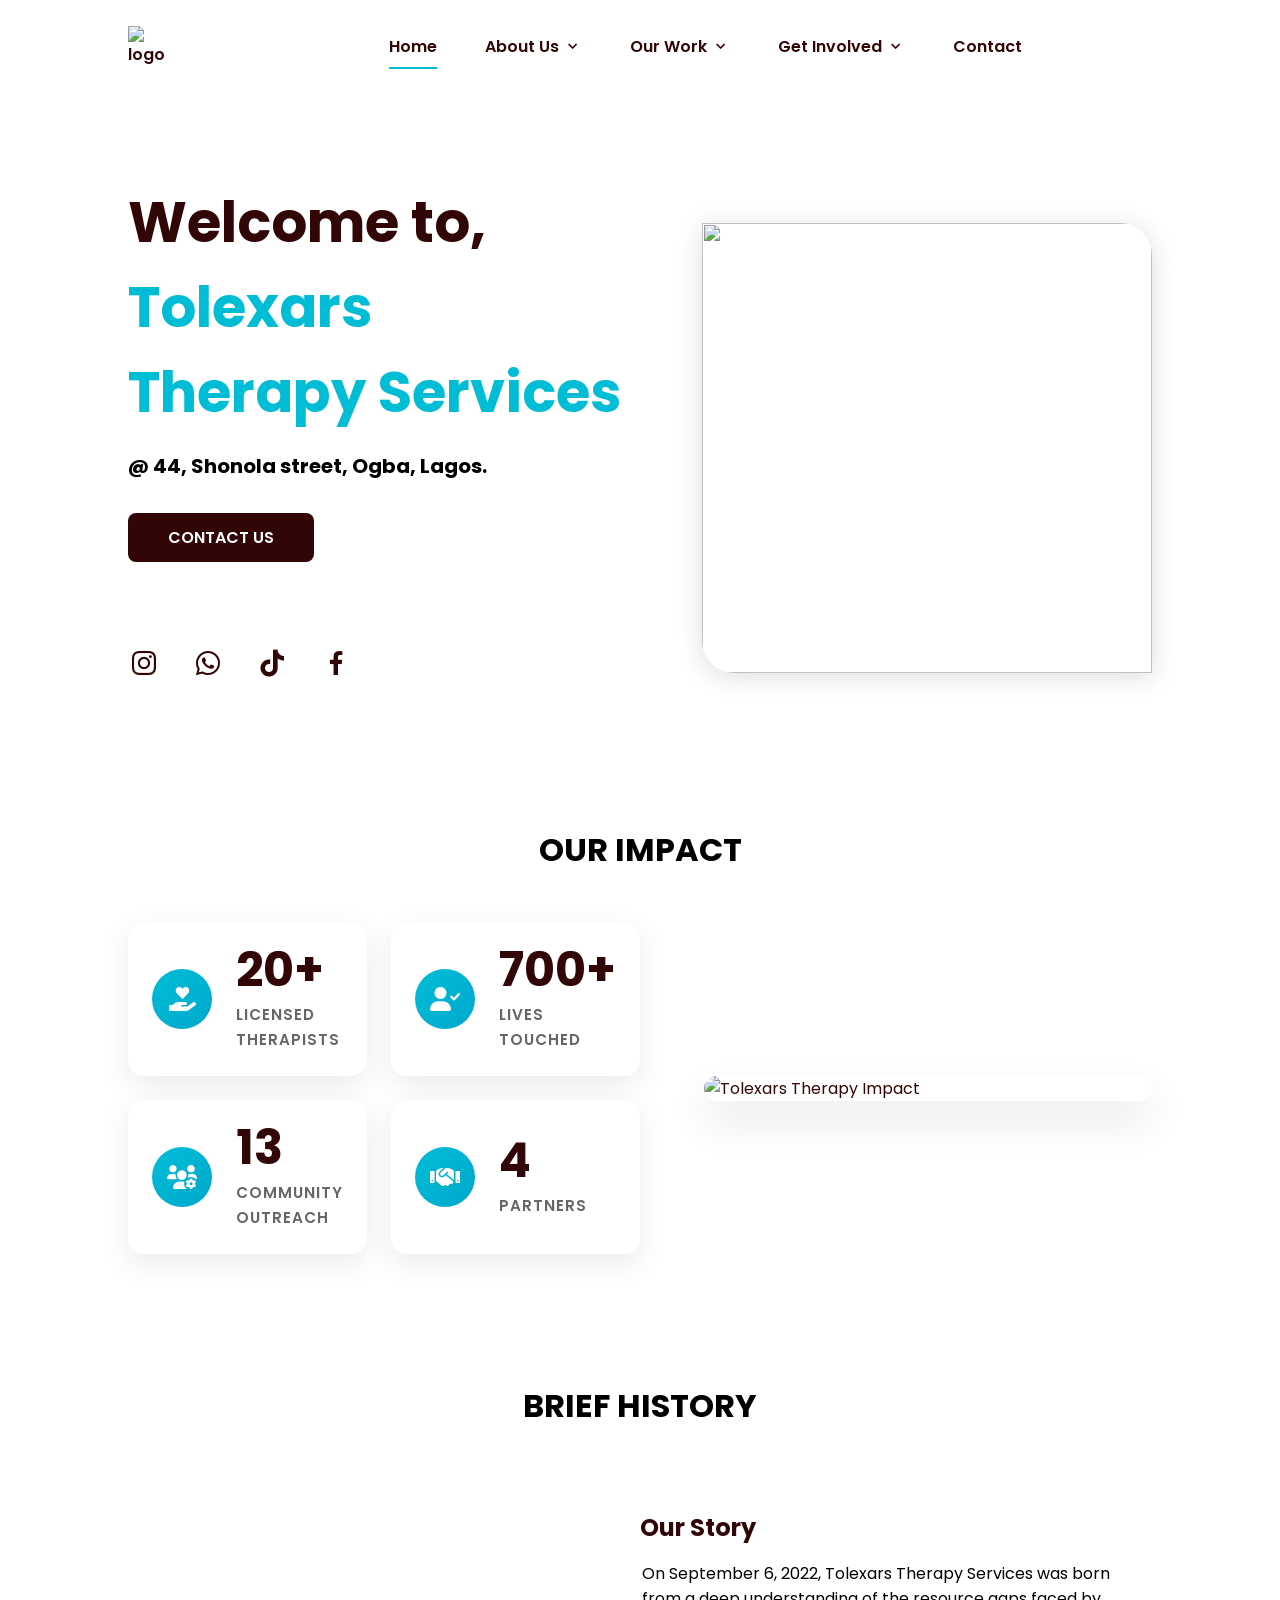
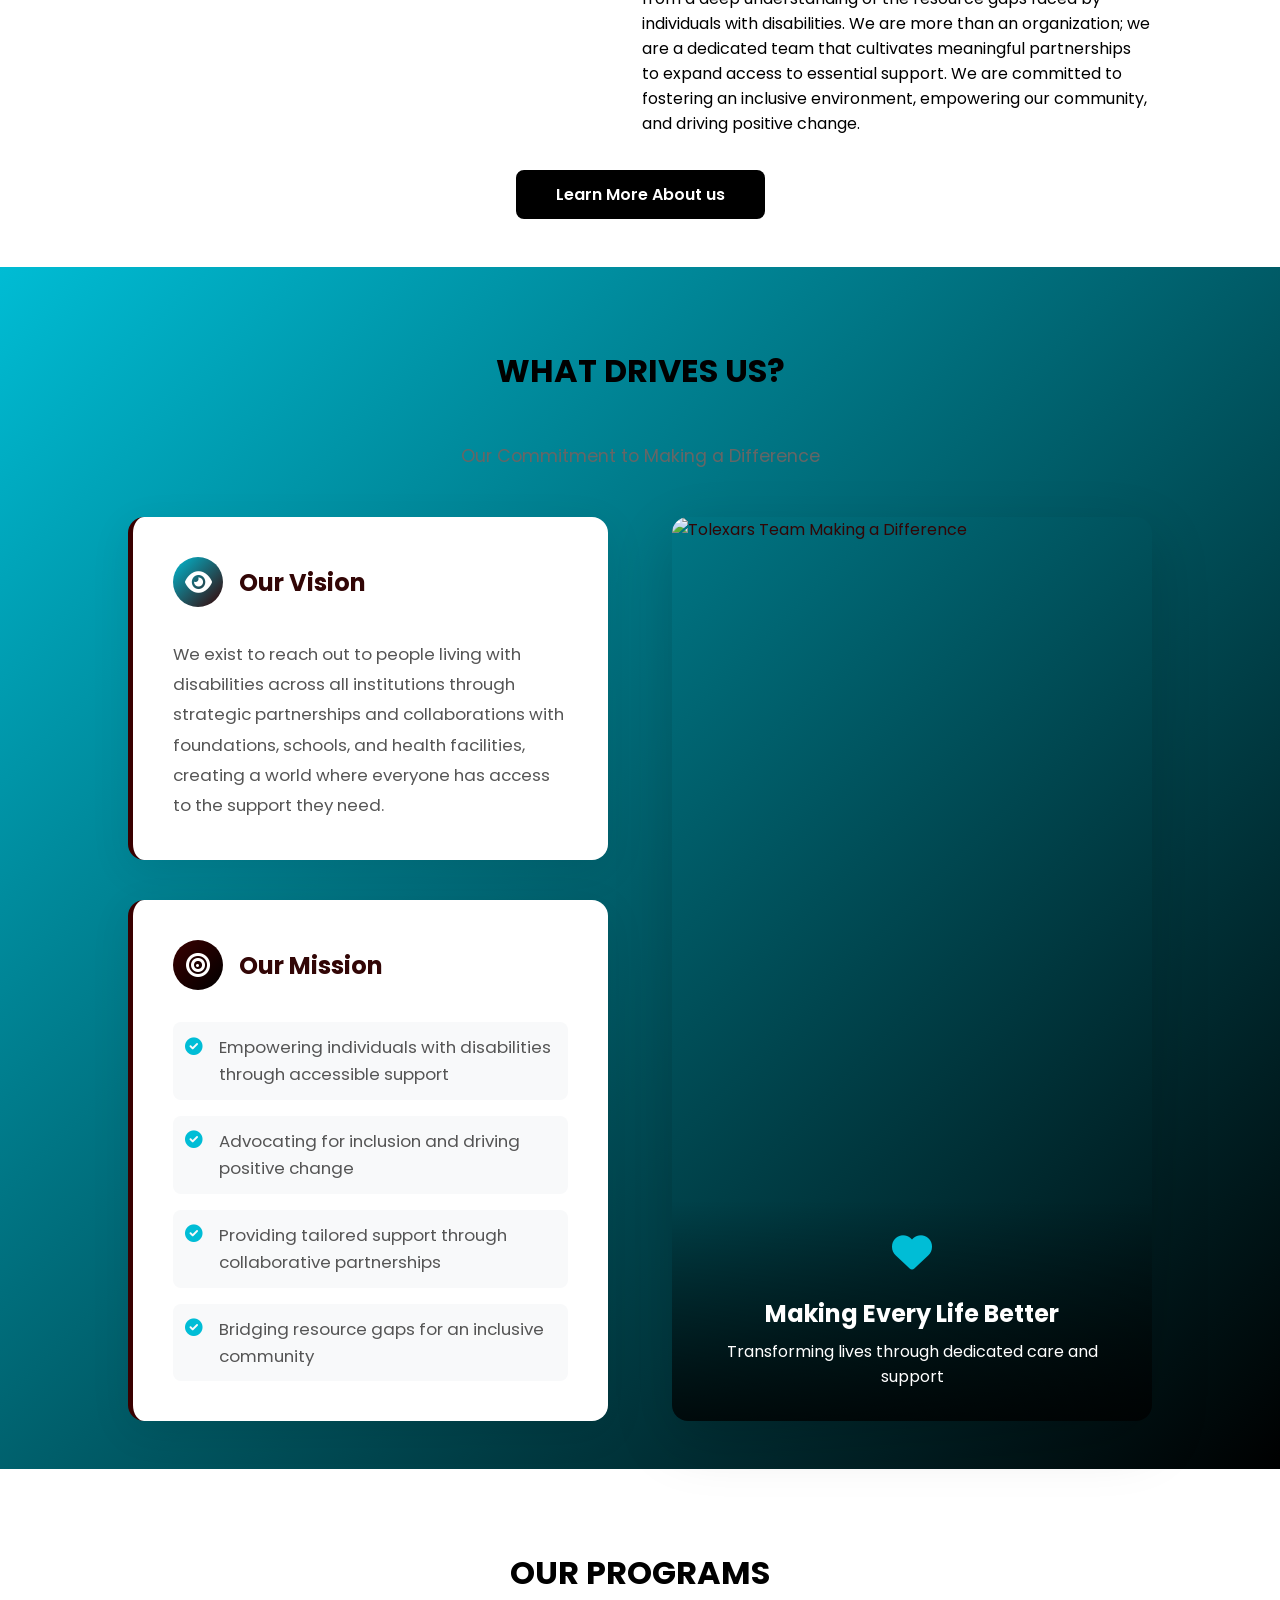
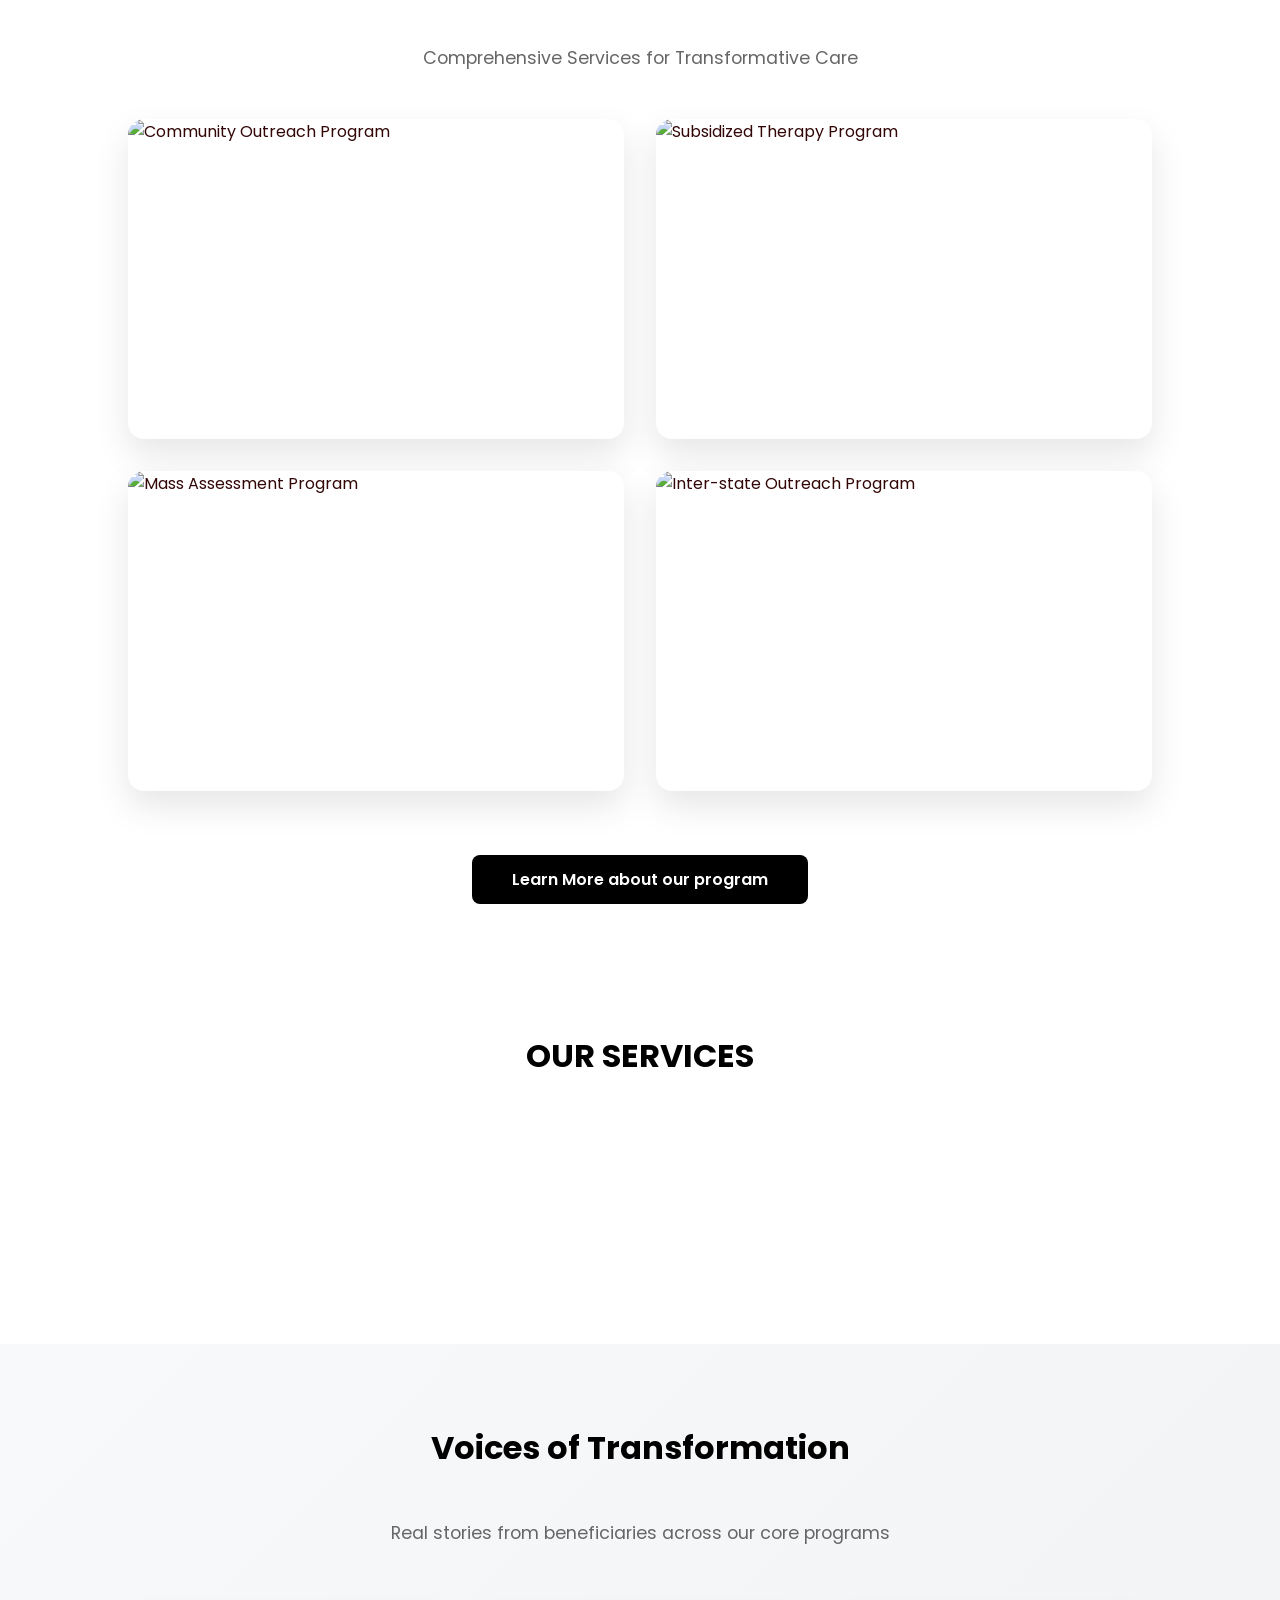
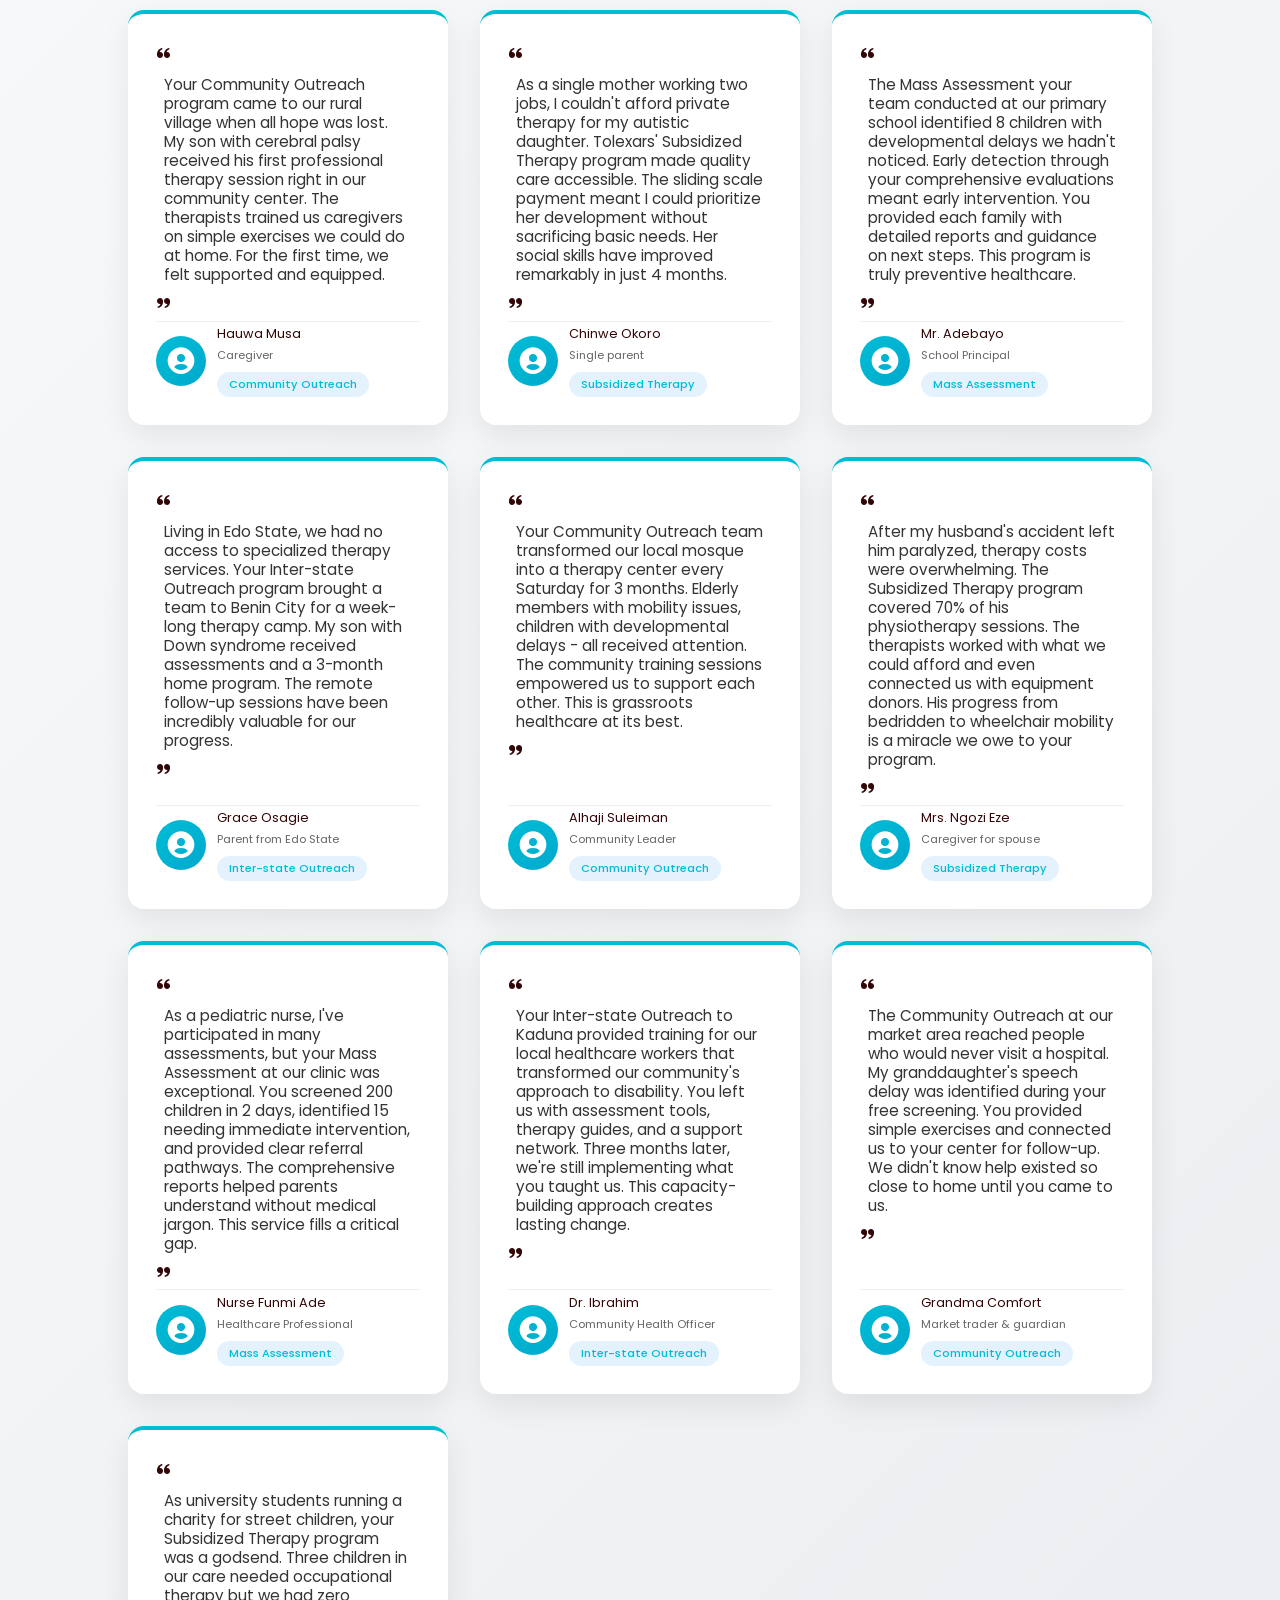
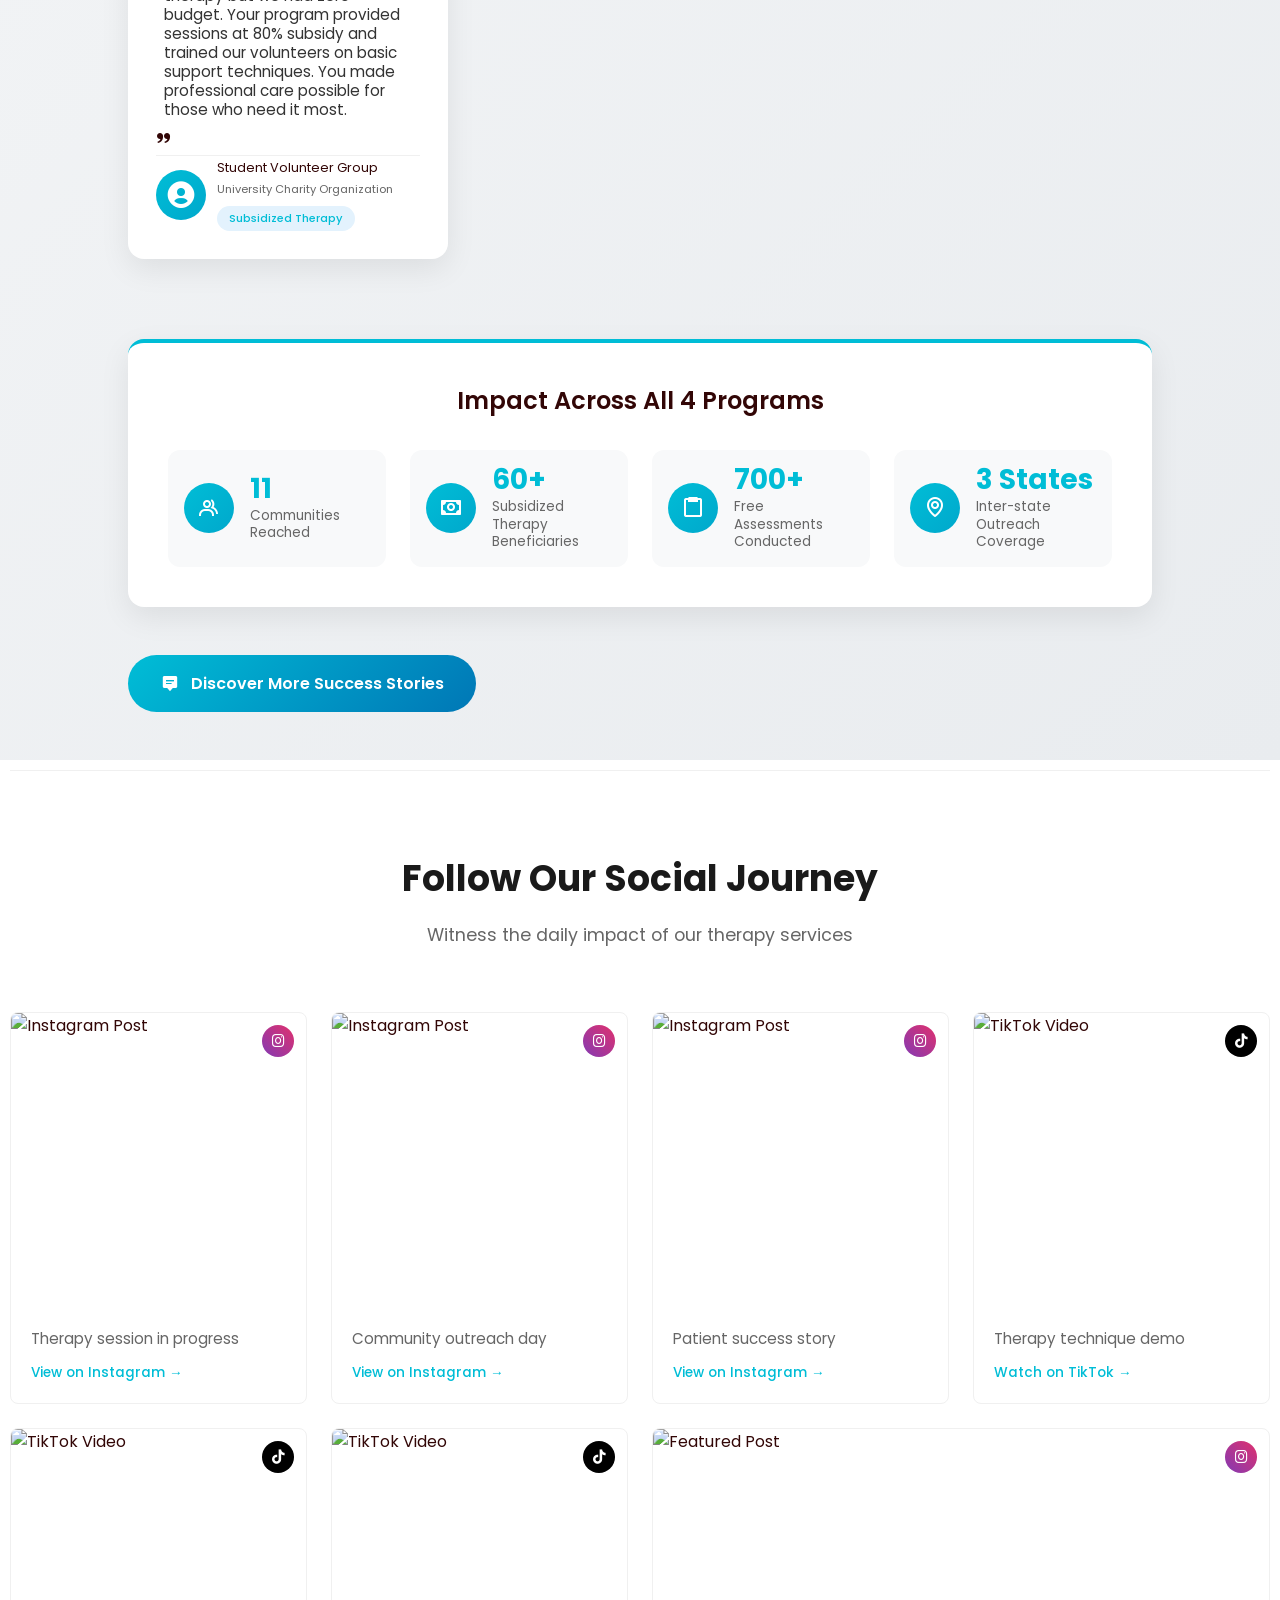
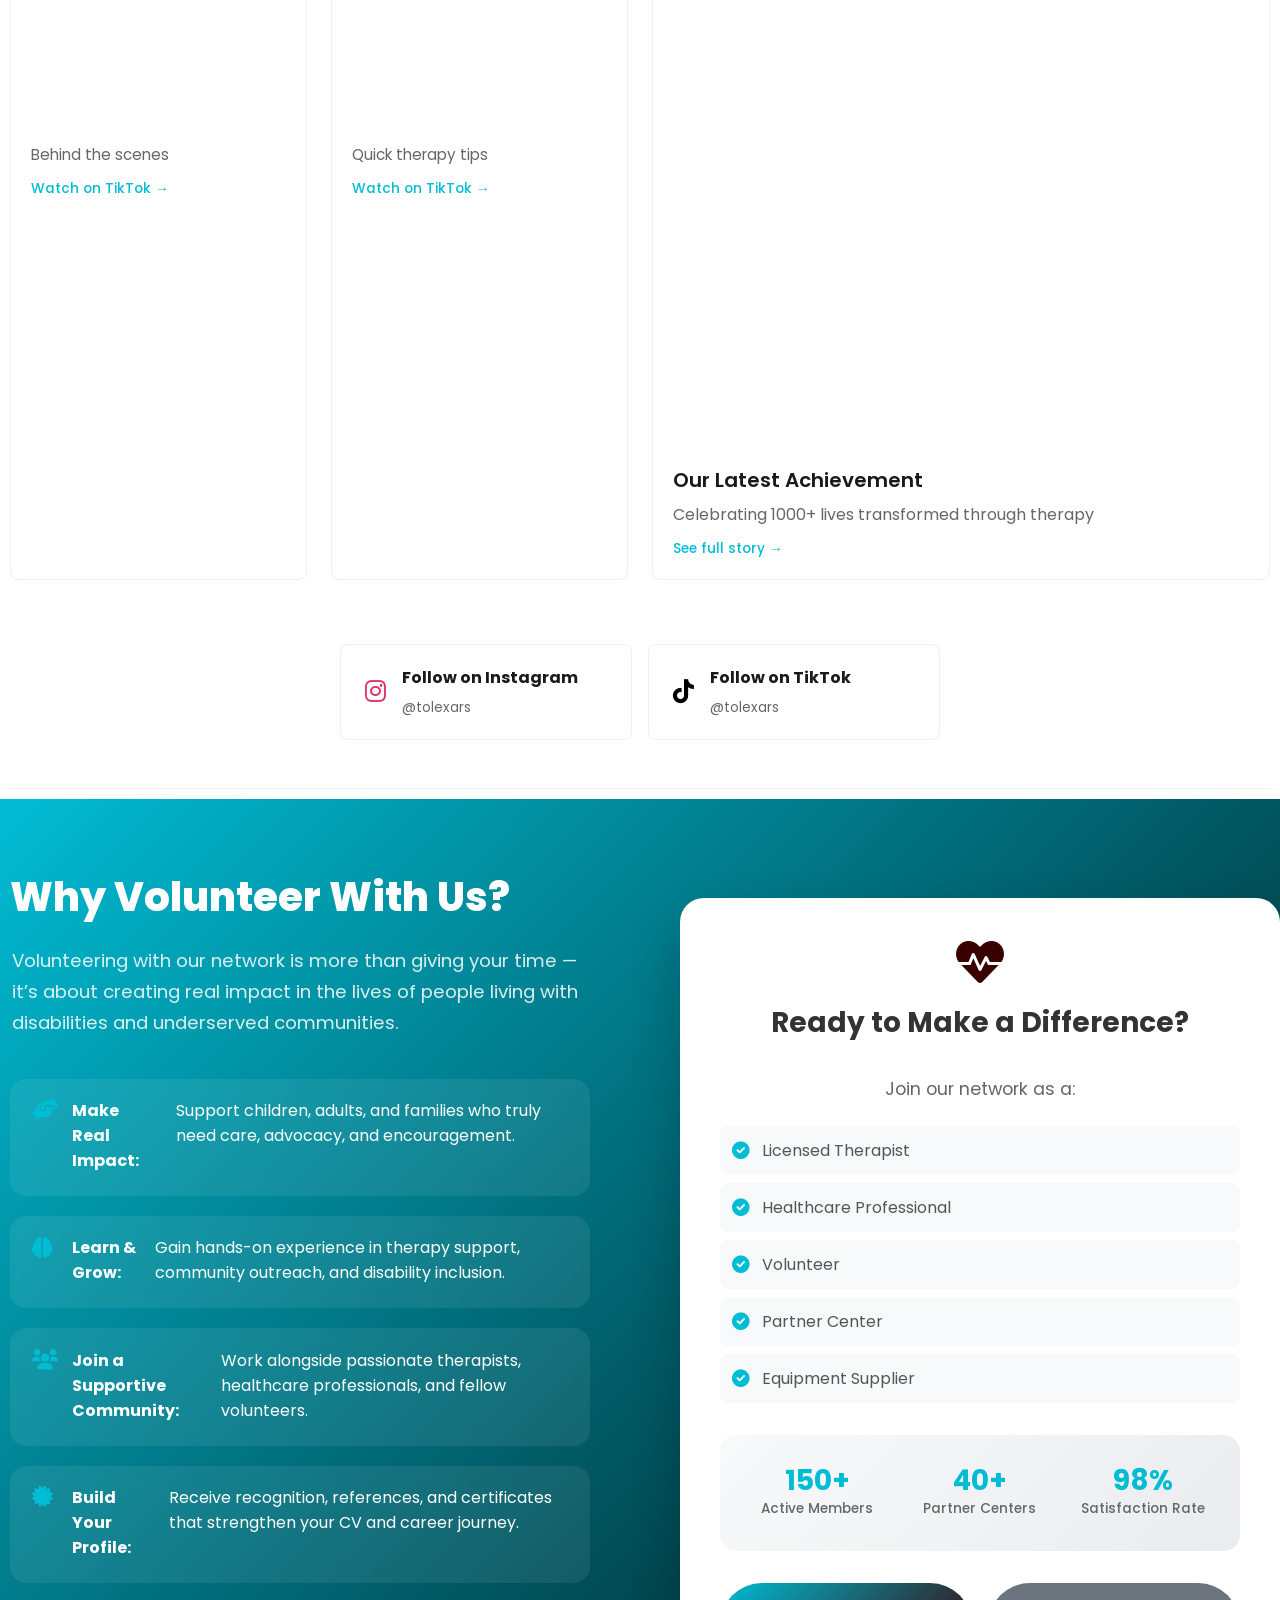
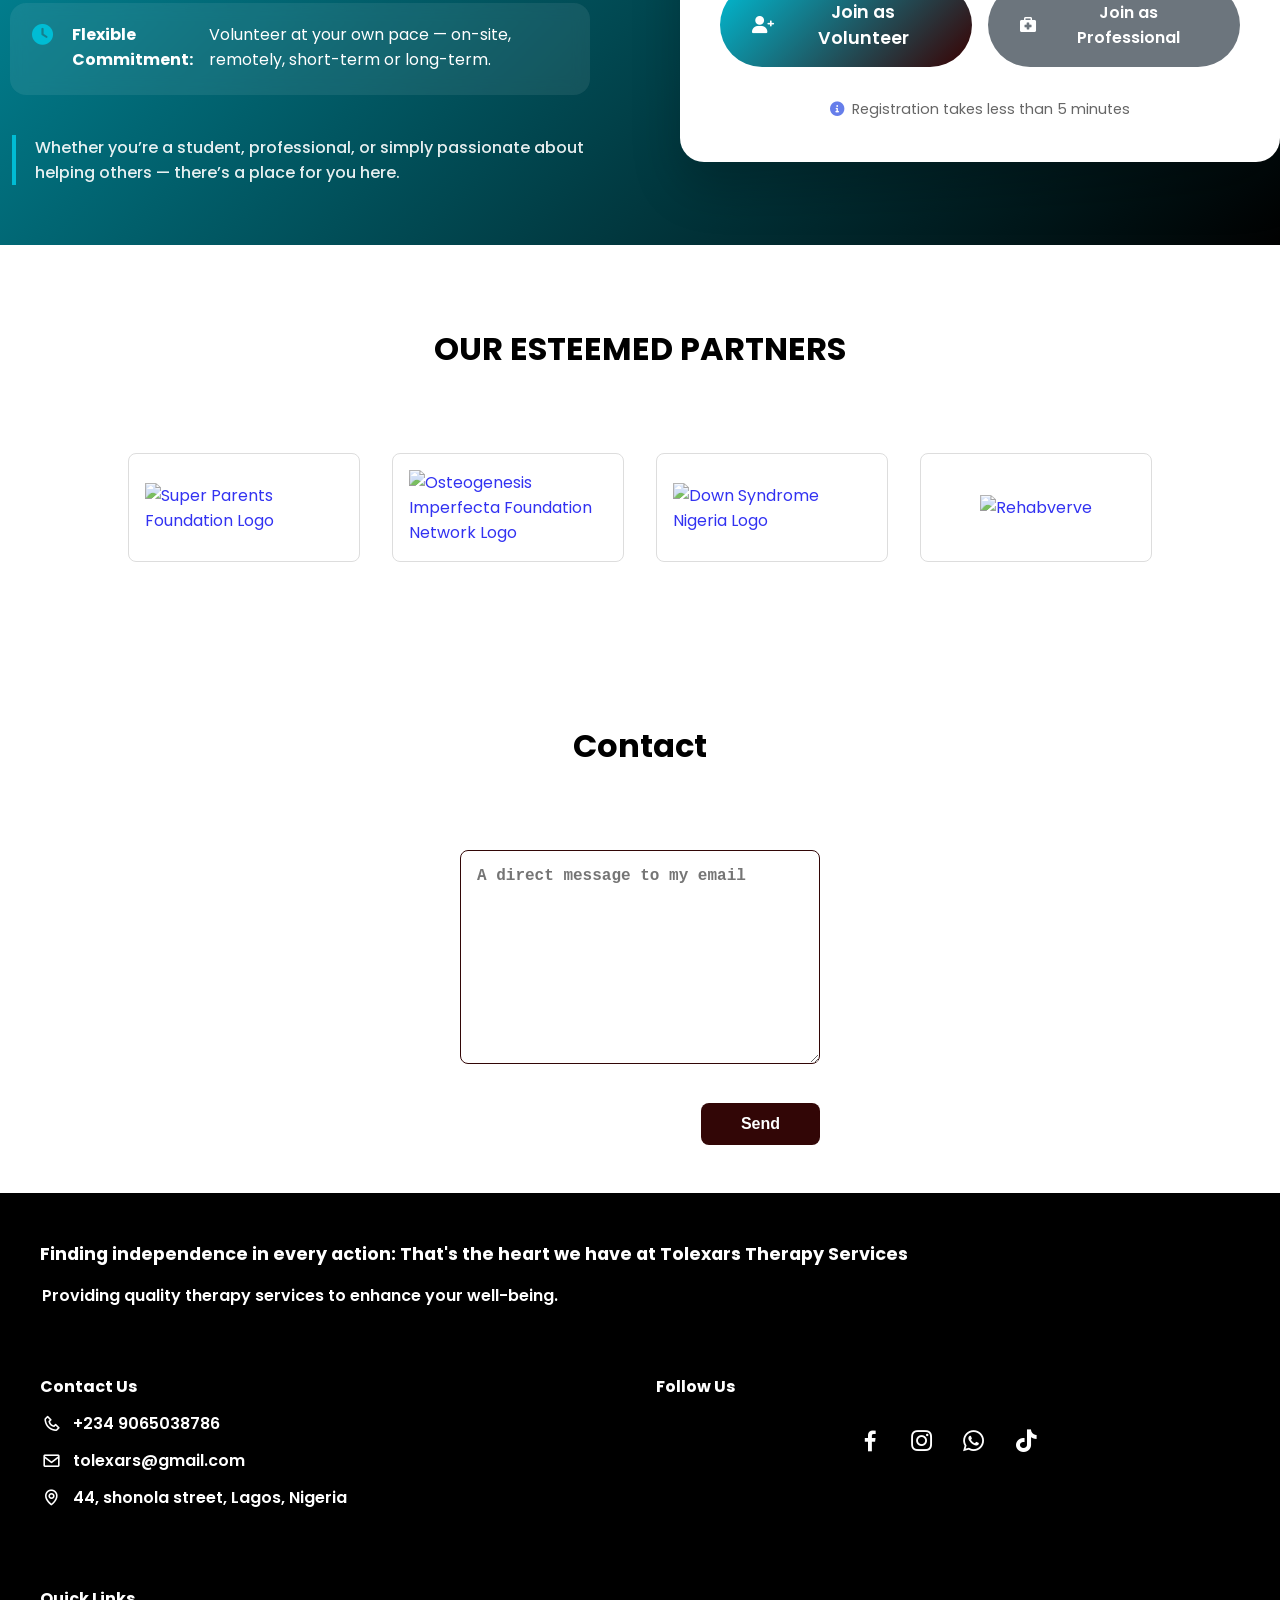
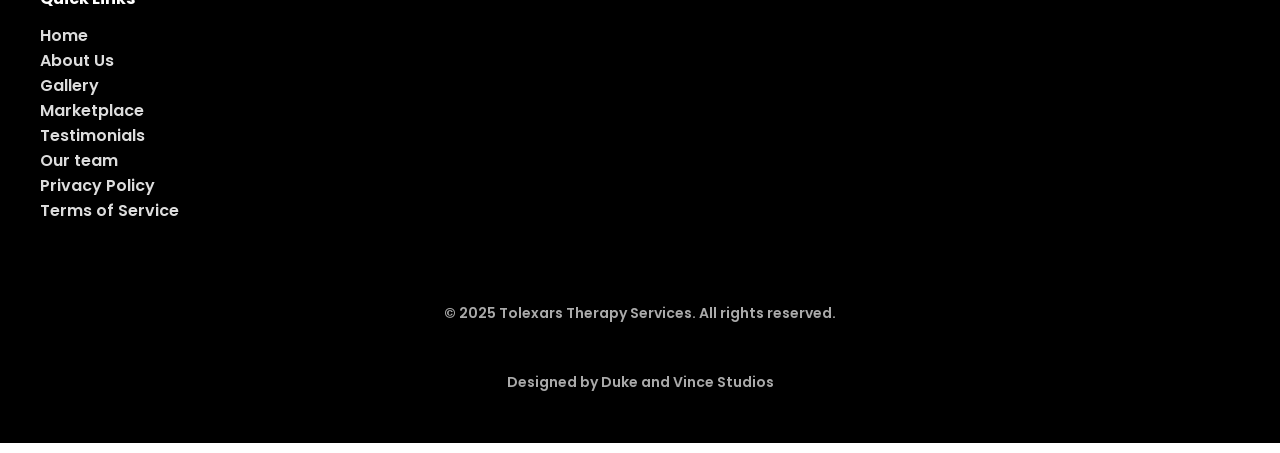
==== index.html @ b7c9f78a "Add files via upload" ====
<!DOCTYPE html>
<html lang="en">
    <head>
        <meta charset="UTF-8">
        <meta name="viewport" content="width=device-width, initial-scale=1.0">

        <link rel="stylesheet" href="assets/css/styles.css">

        <!-- =====BOX ICONS===== -->
        <link href='https://cdn.jsdelivr.net/npm/boxicons@2.0.5/css/boxicons.min.css' rel='stylesheet'>
        <link href='https://unpkg.com/boxicons@2.1.4/css/boxicons.min.css' rel='stylesheet'>
        
        <link rel="stylesheet" href="https://cdnjs.cloudflare.com/ajax/libs/font-awesome/6.0.0/css/all.min.css" integrity="sha512-9usAa10IRO0HhonpyAIVpjrylPvoDwiPUiKdWk5t3PyolY1cOd4DSE0Ga+ri4AuTroPR5aQvXU9xC6qOPnzFeg==" crossorigin="anonymous" referrerpolicy="no-referrer" />
        <head>
        

        <title>Tolexars Therapy Services</title>
    </head>
    <body>
        <!--===== HEADER =====-->
<header class="l-header">
    <nav class="nav bd-grid">
        <div class="container">
            <img src="assets/img/brand.png" alt="logo" class="logo">
        </div>

        <div class="nav__menu" id="nav-menu">
            <ul class="nav__list">
                <li class="nav__item"><a href="#home" class="nav__link active-link">Home</a></li>
                
                <!-- About Dropdown -->
                <li class="nav__item nav__item--dropdown">
                    <a href="#" class="nav__link dropdown-toggle">
                        About Us <i class='bx bx-chevron-down dropdown-icon'></i>
                    </a>
                    <ul class="dropdown-menu">
                        <li><a href="#about" class="dropdown-item">Our Story</a></li>
                        <li><a href="#mission-vision" class="dropdown-item">Mission & Vision</a></li>
                        <li><a href="about.html#team" class="dropdown-item">Our Team</a></li>
                    </ul>
                </li>
                
                <!-- Services Dropdown -->
                <li class="nav__item nav__item--dropdown">
                    <a href="#work" class="nav__link dropdown-toggle">
                        Our Work <i class='bx bx-chevron-down dropdown-icon'></i>
                    </a>
                    <ul class="dropdown-menu">
                        <li><a href="#work" class="dropdown-item">Our Services</a></li>
                        <li><a href="#programs" class="dropdown-item">Our Programs</a></li>
                        <li><a href="gallery.html" class="dropdown-item">Gallery</a></li>
                        <li><a href="testimonials.html" class="dropdown-item">Testimonials</a></li>
                    </ul>
                </li>
                
                <!-- Get Involved Dropdown -->
                <li class="nav__item nav__item--dropdown">
                    <a href="#" class="nav__link dropdown-toggle">
                        Get Involved <i class='bx bx-chevron-down dropdown-icon'></i>
                    </a>
                    <ul class="dropdown-menu">
                        <li><a href="volunteer.html" class="dropdown-item">Volunteer</a></li>
                        <li><a href="professional-registration.html" class="dropdown-item">Join as Professional</a></li>
                        <li><a href="#partners" class="dropdown-item">Partnership</a></li>
                    </ul>
                </li>
                
                <li class="nav__item"><a href="#contact" class="nav__link">Contact</a></li>
            </ul>
            
            <!-- Mobile Menu Close Button -->
            <div class="nav__close" id="nav-close">
                <i class='bx bx-x'></i>
            </div>
        </div>

        <!-- Mobile Menu Overlay -->
        <div class="nav__overlay" id="nav-overlay"></div>

        <div class="nav__toggle" id="nav-toggle">
            <i class='bx bx-menu'></i>
        </div>
    </nav>
</header>

        <main class="l-main">
            <!--===== HOME =====-->
            <section class="home bd-grid" id="home">
                <div class="home__data">
                    <h1 class="home__title">Welcome to,<br> <span class="home__title-color">Tolexars</span><br> <span class="home__title-color">Therapy Services</span></h1>
                   <a href="https://www.facebook.com/share/14fp8kpsQ6/?mibextid=qi2Omg"><h3>@ 44, Shonola street, Ogba, Lagos.</h3></a>

                    <a href="tel:+2349065038786" class="button" title= "contact" id="sticky-contact">CONTACT US</a>
                </div>

                <div class="home__social">
                    <a href="https://www.instagram.com/tolexars/profilecard/?igsh=NDMyaHdsc3kydDVr" class="home__social-icon"><i class='bx bxl-instagram' ></i></a>
                    <a href="https://wa.me/2349065038786" class="home__social-icon"><i class='bx bxl-whatsapp' ></i></a>
                    <a href="https://www.tiktok.com/@tolexars?_t=ZM-8seGa2hK5fq&_r=1" class="home__social-icon"><i class='bx bxl-tiktok' ></i></a>
                    <a href="https://www.facebook.com/share/14fp8kpsQ6/?mibextid=qi2Omg" class="home__social-icon"><i class='bx bxl-facebook' ></i></a>      
                </div>

                
                <a href="gallery.html" class="home__img">
                    <img id="home-image-slide" src="assets/img/blue.jpg" alt="" class="home__blob-img"/>                
                </a>
                
            </section>
            
            
            <section class="impact section" id="impact">
    <h2 class="section-title">OUR IMPACT</h2>
    
    <div class="impact__container bd-grid">
        <div class="impact__stats">
            <div class="impact__data">
                <div class="impact__icon-container">
                    <i class="fas fa-hand-holding-heart impact__icon"></i>
                </div>
                <div class="impact__content">
                    <div class="impact__counter" data-target="20" data-plus="true">0</div>
                    <span class="impact__name">Licensed Therapists</span>
                </div>
            </div>
            
            <div class="impact__data">
                <div class="impact__icon-container">
                    <i class="fas fa-user-check impact__icon"></i>
                </div>
                <div class="impact__content">
                    <div class="impact__counter" data-target="700" data-plus="true">0</div>
                    <span class="impact__name">Lives Touched</span>
                </div>
            </div>
            
            <div class="impact__data">
                <div class="impact__icon-container">
                    <i class="fas fa-users-cog impact__icon"></i>
                </div>
                <div class="impact__content">
                    <div class="impact__counter" data-target="13">0</div>
                    <span class="impact__name">Community Outreach</span>
                </div>
            </div>
            
            <div class="impact__data">
                <div class="impact__icon-container">
                    <i class="fas fa-handshake impact__icon"></i>
                </div>
                <div class="impact__content">
                    <div class="impact__counter" data-target="4">0</div>
                    <span class="impact__name">Partners</span>
                </div>
            </div>
        </div>
        
        <div class="impact__image">
            <img src="assets/img/nta.jpg" alt="Tolexars Therapy Impact" class="impact__img">
        </div>
    </div>
</section>

            <!--===== ABOUT =====-->
            <section class="about section " id="about">
                <h2 class="section-title">BRIEF HISTORY</h2>

                <div class="about__container bd-grid">
                    <div class="about__img">
                        <img src="assets/img/blue.jpg" alt="">
                    </div>
                    
                    <div>
                        <h2 class="about__subtitle">Our Story</h2>
                        <p class="about__text">On September 6, 2022, Tolexars Therapy Services was born from a deep understanding of the resource gaps faced by individuals with disabilities. We are more than an organization; we are a dedicated team that cultivates meaningful partnerships to expand access to essential support. We are committed to fostering an inclusive environment, empowering our community, and driving positive change.
</p>           
                    </div>                                   
                </div>
                
                <div class="programs__view-more">
                    <a href="about.html#story" class="button2">Learn More About us</a>
                </div>
            </section>
            

            <!--===== SKILLS =====-->
            <section class="mission-vision section" id="mission-vision">
    <div class="container">
        <h4 class="section-title">WHAT DRIVES US?</h4>
        <p class="section-subtitle">Our Commitment to Making a Difference</p>
        
        <div class="mission-vision__container bd-grid">
            <div class="mission-vision__content">
                <div class="mission-vision__card vision-card">
                    <div class="card-header">
                        <div class="icon-container">
                            <i class="fas fa-eye"></i>
                        </div>
                        <h3 class="card-title">Our Vision</h3>
                    </div>
                    <div class="card-body">
                        <p class="card-text">We exist to reach out to people living with disabilities across all institutions through strategic partnerships and collaborations with foundations, schools, and health facilities, creating a world where everyone has access to the support they need.</p>
                    </div>
                </div>
                
                <div class="mission-vision__card mission-card">
                    <div class="card-header">
                        <div class="icon-container">
                            <i class="fas fa-bullseye"></i>
                        </div>
                        <h3 class="card-title">Our Mission</h3>
                    </div>
                    <div class="card-body">
                        <div class="mission-points">
                            <div class="mission-point">
                                <i class="fas fa-check-circle"></i>
                                <span>Empowering individuals with disabilities through accessible support</span>
                            </div>
                            <div class="mission-point">
                                <i class="fas fa-check-circle"></i>
                                <span>Advocating for inclusion and driving positive change</span>
                            </div>
                            <div class="mission-point">
                                <i class="fas fa-check-circle"></i>
                                <span>Providing tailored support through collaborative partnerships</span>
                            </div>
                            <div class="mission-point">
                                <i class="fas fa-check-circle"></i>
                                <span>Bridging resource gaps for an inclusive community</span>
                            </div>
                        </div>
                    </div>
                </div>
            </div>
            
            <div class="mission-vision__image">
                <div class="image-container">
                    <img src="assets/img/oifn.jpg" alt="Tolexars Team Making a Difference" class="mv-img">
                    <div class="image-overlay">
                        <div class="overlay-content">
                            <i class="fas fa-heart"></i>
                            <h4>Making Every Life Better</h4>
                            <p2>Transforming lives through dedicated care and support</p2>
                        </div>
                    </div>
                </div>
            </div>
        </div>
    </div>
</section>

<section class="programs section" id="programs">
    <div class="container">
        <h2 class="section-title">OUR PROGRAMS</h2>
        <p class="section-subtitle">Comprehensive Services for Transformative Care</p>
        
        <div class="programs__grid bd-grid">
            <div class="program__card" data-program="community">
                <div class="program__image-container">
                    <img src="assets/img/first.jpg" alt="Community Outreach Program" loading="lazy">
                    <div class="program__overlay">
                        <div class="program__icon">
                            <i class="fas fa-hands-helping"></i>
                        </div>
                        <h6 class="program__title">Community Outreach</h6>
                        <p2 class="program__preview">Bringing therapy services directly to underserved communities</p2>
                         
                    </div>
                </div>
            </div>

            <div class="program__card" data-program="subsidized">
                <div class="program__image-container">
                    <img src="assets/img/therapy.jpg" alt="Subsidized Therapy Program" loading="lazy">
                    <div class="program__overlay">
                        <div class="program__icon">
                            <i class="fas fa-hand-holding-heart"></i>
                        </div>
                        <h6 class="program__title">Subsidized Therapy</h6>
                        <p2 class="program__preview">Affordable care for those in financial need</p2>
                         
                    </div>
                </div>
            </div>

            <div class="program__card" data-program="assessment">
                <div class="program__image-container">
                    <img src="assets/img/assess.jpg" alt="Mass Assessment Program" loading="lazy">
                    <div class="program__overlay">
                        <div class="program__icon">
                            <i class="fas fa-clipboard-check"></i>
                        </div>
                        <h6 class="program__title">Mass Assessment</h6>
                        <p2 class="program__preview">Comprehensive evaluations for early intervention</p2>
                         
                    </div>
                </div>
            </div>

            <div class="program__card" data-program="interstate">
                <div class="program__image-container">
                    <img src="assets/img/inter.jpg" alt="Inter-state Outreach Program" loading="lazy">
                    <div class="program__overlay">
                        <div class="program__icon">
                            <i class="fas fa-map-marked-alt"></i>
                        </div>
                        <h6 class="program__title">Inter-state Outreach</h6>
                        <p2 class="program__preview">Extending our services beyond geographical boundaries</p2>
                         
                    </div>
                </div>
            </div>
        </div>
        
        <div class="programs__view-more">
                    <a href="programs.html" class="button2">Learn More about our program</a>
                </div>
    </div>
</section>

<!-- Modal Structure -->
<div class="program-modal" id="programModal">
    <div class="program-modal__overlay"></div>
    <div class="program-modal__content">
        <button class="program-modal__close" aria-label="Close modal">
            <i class="fas fa-times"></i>
        </button>
        
        <div class="program-modal__header">
            <div class="program-modal__icon" id="modal-icon"></div>
            <h2 class="program-modal__title" id="modal-title"></h2>
        </div>
        
        <div class="program-modal__body">
            <div class="program-modal__image">
                <img id="modal-image" src="" alt="">
            </div>
            
            <div class="program-modal__details">
                <div class="program-modal__description" id="modal-description"></div>
                
                <div class="program-modal__features">
                    <h4><i class="fas fa-check-circle"></i> Key Features</h4>
                    <ul id="modal-features"></ul>
                </div>
                
                <div class="program-modal__impact">
                    <h4><i class="fas fa-chart-line"></i> Impact & Benefits</h4>
                    <ul id="modal-impact"></ul>
                </div>
            </div>
        </div>
        
        <div class="program-modal__footer">
            <a href="programs.html" class="button button--inquiry">
                <i class="fas fa-calendar-check"></i> Reach out to us
            </a>
         
        </div>
    </div>
</div>
            
            
            <section class="conditions section">
    <h2 class="section-title">OUR SERVICES</h2>
    <div class="conditions__container">
        <div class="conditions__track">
            <span class="condition">Occupational Therapy</span>
            <span class="condition">Physiotherapy</span>
            <span class="condition">Speech Therapy</span>

           <span class="condition">Occupational Therapy</span>
            <span class="condition">Physiotherapy</span>
            <span class="condition">Speech Therapy</span>
            
              
        </div>
    </div>
</section>

       
       <section class="testimonials section">
    <h2 class="section-title">Voices of Transformation</h2>
    <p class="section-subtitle">Real stories from beneficiaries across our core programs</p>
    
    <div class="testimonials__container bd-grid">
        <div class="testimonials__list">
            <!-- Testimonial 1: Community Outreach -->
            <div class="testimonial__card">
                <div class="testimonial__quote">
                    <i class='bx bxs-quote-alt-left'></i>
                    <p class="testimonial__text">Your Community Outreach program came to our rural village when all hope was lost. My son with cerebral palsy received his first professional therapy session right in our community center. The therapists trained us caregivers on simple exercises we could do at home. For the first time, we felt supported and equipped.</p>
                    <i class='bx bxs-quote-alt-right'></i>
                </div>
                <div class="testimonial__footer">
                    <div class="testimonial__avatar">
                        <i class='bx bxs-user-circle'></i>
                    </div>
                    <div class="testimonial__info">
                        <h3 class="testimonial__name">Hauwa Musa</h3>
                        <p class="testimonial__role">Caregiver</p>
                        <div class="testimonial__service">
                            <span class="service-tag">Community Outreach</span>
                        </div>
                    </div>
                </div>
            </div>

            <!-- Testimonial 2: Subsidized Therapy -->
            <div class="testimonial__card">
                <div class="testimonial__quote">
                    <i class='bx bxs-quote-alt-left'></i>
                    <p class="testimonial__text">As a single mother working two jobs, I couldn't afford private therapy for my autistic daughter. Tolexars' Subsidized Therapy program made quality care accessible. The sliding scale payment meant I could prioritize her development without sacrificing basic needs. Her social skills have improved remarkably in just 4 months.</p>
                    <i class='bx bxs-quote-alt-right'></i>
                </div>
                <div class="testimonial__footer">
                    <div class="testimonial__avatar">
                        <i class='bx bxs-user-circle'></i>
                    </div>
                    <div class="testimonial__info">
                        <h3 class="testimonial__name">Chinwe Okoro</h3>
                        <p class="testimonial__role">Single parent</p>
                        <div class="testimonial__service">
                            <span class="service-tag">Subsidized Therapy</span>
                        </div>
                    </div>
                </div>
            </div>

            <!-- Testimonial 3: Mass Assessment -->
            <div class="testimonial__card">
                <div class="testimonial__quote">
                    <i class='bx bxs-quote-alt-left'></i>
                    <p class="testimonial__text">The Mass Assessment your team conducted at our primary school identified 8 children with developmental delays we hadn't noticed. Early detection through your comprehensive evaluations meant early intervention. You provided each family with detailed reports and guidance on next steps. This program is truly preventive healthcare.</p>
                    <i class='bx bxs-quote-alt-right'></i>
                </div>
                <div class="testimonial__footer">
                    <div class="testimonial__avatar">
                        <i class='bx bxs-user-circle'></i>
                    </div>
                    <div class="testimonial__info">
                        <h3 class="testimonial__name">Mr. Adebayo</h3>
                        <p class="testimonial__role">School Principal</p>
                        <div class="testimonial__service">
                            <span class="service-tag">Mass Assessment</span>
                        </div>
                    </div>
                </div>
            </div>

            <!-- Testimonial 4: Inter-state Outreach -->
            <div class="testimonial__card">
                <div class="testimonial__quote">
                    <i class='bx bxs-quote-alt-left'></i>
                    <p class="testimonial__text">Living in Edo State, we had no access to specialized therapy services. Your Inter-state Outreach program brought a team to Benin City for a week-long therapy camp. My son with Down syndrome received assessments and a 3-month home program. The remote follow-up sessions have been incredibly valuable for our progress.</p>
                    <i class='bx bxs-quote-alt-right'></i>
                </div>
                <div class="testimonial__footer">
                    <div class="testimonial__avatar">
                        <i class='bx bxs-user-circle'></i>
                    </div>
                    <div class="testimonial__info">
                        <h3 class="testimonial__name">Grace Osagie</h3>
                        <p class="testimonial__role">Parent from Edo State</p>
                        <div class="testimonial__service">
                            <span class="service-tag">Inter-state Outreach</span>
                        </div>
                    </div>
                </div>
            </div>

            <!-- Testimonial 5: Community Outreach (2) -->
            <div class="testimonial__card">
                <div class="testimonial__quote">
                    <i class='bx bxs-quote-alt-left'></i>
                    <p class="testimonial__text">Your Community Outreach team transformed our local mosque into a therapy center every Saturday for 3 months. Elderly members with mobility issues, children with developmental delays - all received attention. The community training sessions empowered us to support each other. This is grassroots healthcare at its best.</p>
                    <i class='bx bxs-quote-alt-right'></i>
                </div>
                <div class="testimonial__footer">
                    <div class="testimonial__avatar">
                        <i class='bx bxs-user-circle'></i>
                    </div>
                    <div class="testimonial__info">
                        <h3 class="testimonial__name">Alhaji Suleiman</h3>
                        <p class="testimonial__role">Community Leader</p>
                        <div class="testimonial__service">
                            <span class="service-tag">Community Outreach</span>
                        </div>
                    </div>
                </div>
            </div>

            <!-- Testimonial 6: Subsidized Therapy (2) -->
            <div class="testimonial__card">
                <div class="testimonial__quote">
                    <i class='bx bxs-quote-alt-left'></i>
                    <p class="testimonial__text">After my husband's accident left him paralyzed, therapy costs were overwhelming. The Subsidized Therapy program covered 70% of his physiotherapy sessions. The therapists worked with what we could afford and even connected us with equipment donors. His progress from bedridden to wheelchair mobility is a miracle we owe to your program.</p>
                    <i class='bx bxs-quote-alt-right'></i>
                </div>
                <div class="testimonial__footer">
                    <div class="testimonial__avatar">
                        <i class='bx bxs-user-circle'></i>
                    </div>
                    <div class="testimonial__info">
                        <h3 class="testimonial__name">Mrs. Ngozi Eze</h3>
                        <p class="testimonial__role">Caregiver for spouse</p>
                        <div class="testimonial__service">
                            <span class="service-tag">Subsidized Therapy</span>
                        </div>
                    </div>
                </div>
            </div>

            <!-- Testimonial 7: Mass Assessment (2) -->
            <div class="testimonial__card">
                <div class="testimonial__quote">
                    <i class='bx bxs-quote-alt-left'></i>
                    <p class="testimonial__text">As a pediatric nurse, I've participated in many assessments, but your Mass Assessment at our clinic was exceptional. You screened 200 children in 2 days, identified 15 needing immediate intervention, and provided clear referral pathways. The comprehensive reports helped parents understand without medical jargon. This service fills a critical gap.</p>
                    <i class='bx bxs-quote-alt-right'></i>
                </div>
                <div class="testimonial__footer">
                    <div class="testimonial__avatar">
                        <i class='bx bxs-user-circle'></i>
                    </div>
                    <div class="testimonial__info">
                        <h3 class="testimonial__name">Nurse Funmi Ade</h3>
                        <p class="testimonial__role">Healthcare Professional</p>
                        <div class="testimonial__service">
                            <span class="service-tag">Mass Assessment</span>
                        </div>
                    </div>
                </div>
            </div>

            <!-- Testimonial 8: Inter-state Outreach (2) -->
            <div class="testimonial__card">
                <div class="testimonial__quote">
                    <i class='bx bxs-quote-alt-left'></i>
                    <p class="testimonial__text">Your Inter-state Outreach to Kaduna provided training for our local healthcare workers that transformed our community's approach to disability. You left us with assessment tools, therapy guides, and a support network. Three months later, we're still implementing what you taught us. This capacity-building approach creates lasting change.</p>
                    <i class='bx bxs-quote-alt-right'></i>
                </div>
                <div class="testimonial__footer">
                    <div class="testimonial__avatar">
                        <i class='bx bxs-user-circle'></i>
                    </div>
                    <div class="testimonial__info">
                        <h3 class="testimonial__name">Dr. Ibrahim</h3>
                        <p class="testimonial__role">Community Health Officer</p>
                        <div class="testimonial__service">
                            <span class="service-tag">Inter-state Outreach</span>
                        </div>
                    </div>
                </div>
            </div>

            <!-- Testimonial 9: Community Outreach (3) -->
            <div class="testimonial__card">
                <div class="testimonial__quote">
                    <i class='bx bxs-quote-alt-left'></i>
                    <p class="testimonial__text">The Community Outreach at our market area reached people who would never visit a hospital. My granddaughter's speech delay was identified during your free screening. You provided simple exercises and connected us to your center for follow-up. We didn't know help existed so close to home until you came to us.</p>
                    <i class='bx bxs-quote-alt-right'></i>
                </div>
                <div class="testimonial__footer">
                    <div class="testimonial__avatar">
                        <i class='bx bxs-user-circle'></i>
                    </div>
                    <div class="testimonial__info">
                        <h3 class="testimonial__name">Grandma Comfort</h3>
                        <p class="testimonial__role">Market trader & guardian</p>
                        <div class="testimonial__service">
                            <span class="service-tag">Community Outreach</span>
                        </div>
                    </div>
                </div>
            </div>

            <!-- Testimonial 10: Subsidized Therapy (3) -->
            <div class="testimonial__card">
                <div class="testimonial__quote">
                    <i class='bx bxs-quote-alt-left'></i>
                    <p class="testimonial__text">As university students running a charity for street children, your Subsidized Therapy program was a godsend. Three children in our care needed occupational therapy but we had zero budget. Your program provided sessions at 80% subsidy and trained our volunteers on basic support techniques. You made professional care possible for those who need it most.</p>
                    <i class='bx bxs-quote-alt-right'></i>
                </div>
                <div class="testimonial__footer">
                    <div class="testimonial__avatar">
                        <i class='bx bxs-user-circle'></i>
                    </div>
                    <div class="testimonial__info">
                        <h3 class="testimonial__name">Student Volunteer Group</h3>
                        <p class="testimonial__role">University Charity Organization</p>
                        <div class="testimonial__service">
                            <span class="service-tag">Subsidized Therapy</span>
                        </div>
                    </div>
                </div>
            </div>
        </div>
        
        <!-- Program Impact Summary -->
        <div class="programs-impact-summary">
            <h3 class="summary-title">Impact Across All 4 Programs</h3>
            <div class="program-stats">
                <div class="program-stat">
                    <div class="program-icon">
                        <i class='bx bx-group'></i>
                    </div>
                    <div class="program-data">
                        <div class="program-number">11</div>
                        <div class="program-label">Communities Reached</div>
                    </div>
                </div>
                <div class="program-stat">
                    <div class="program-icon">
                        <i class='bx bx-money'></i>
                    </div>
                    <div class="program-data">
                        <div class="program-number">60+</div>
                        <div class="program-label">Subsidized Therapy Beneficiaries</div>
                    </div>
                </div>
                <div class="program-stat">
                    <div class="program-icon">
                        <i class='bx bx-clipboard'></i>
                    </div>
                    <div class="program-data">
                        <div class="program-number">700+</div>
                        <div class="program-label">Free Assessments Conducted</div>
                    </div>
                </div>
                <div class="program-stat">
                    <div class="program-icon">
                        <i class='bx bx-map'></i>
                    </div>
                    <div class="program-data">
                        <div class="program-number">3 States</div>
                        <div class="program-label">Inter-state Outreach Coverage</div>
                    </div>
                </div>
            </div>
        </div>
        
        <div class="testimonials__view-more">
            <a href="testimonials.html" class="button button--testimonials">
                <i class='bx bxs-message-alt-detail'></i>
                Discover More Success Stories
            </a>
        </div>
    </div>
</section>
        
        
        <section class="social-showcase section">
    <div class="container">
        <div class="section-header">
            <h2 class="section-title">Follow Our Social Journey</h2>
            <p class="section-subtitle">Witness the daily impact of our therapy services</p>
        </div>

        <div class="social-grid">
            <!-- Instagram Posts -->
            <div class="social-post">
                <a href="https://www.instagram.com/tolexars" target="_blank" class="post-link">
                    <div class="post-image">
                        <img src="assets/img/social/ig1.jpg" alt="Instagram Post" loading="lazy">
                        <div class="platform-badge instagram-badge">
                            <i class="fab fa-instagram"></i>
                        </div>
                    </div>
                    <div class="post-content">
                        <p>Therapy session in progress</p>
                        <span>View on Instagram →</span>
                    </div>
                </a>
            </div>

            <div class="social-post">
                <a href="https://www.instagram.com/tolexars" target="_blank" class="post-link">
                    <div class="post-image">
                        <img src="assets/img/social/ig2.jpg" alt="Instagram Post" loading="lazy">
                        <div class="platform-badge instagram-badge">
                            <i class="fab fa-instagram"></i>
                        </div>
                    </div>
                    <div class="post-content">
                        <p>Community outreach day</p>
                        <span>View on Instagram →</span>
                    </div>
                </a>
            </div>

            <div class="social-post">
                <a href="https://www.instagram.com/tolexars" target="_blank" class="post-link">
                    <div class="post-image">
                        <img src="assets/img/social/ig3.jpg" alt="Instagram Post" loading="lazy">
                        <div class="platform-badge instagram-badge">
                            <i class="fab fa-instagram"></i>
                        </div>
                    </div>
                    <div class="post-content">
                        <p>Patient success story</p>
                        <span>View on Instagram →</span>
                    </div>
                </a>
            </div>

            <!-- TikTok Posts -->
            <div class="social-post">
                <a href="https://www.tiktok.com/@tolexars" target="_blank" class="post-link">
                    <div class="post-image">
                        <img src="assets/img/social/tt1.jpg" alt="TikTok Video" loading="lazy">
                        <div class="platform-badge tiktok-badge">
                            <i class="fab fa-tiktok"></i>
                        </div>
                    </div>
                    <div class="post-content">
                        <p>Therapy technique demo</p>
                        <span>Watch on TikTok →</span>
                    </div>
                </a>
            </div>

            <div class="social-post">
                <a href="https://www.tiktok.com/@tolexars" target="_blank" class="post-link">
                    <div class="post-image">
                        <img src="assets/img/social/tt2.jpg" alt="TikTok Video" loading="lazy">
                        <div class="platform-badge tiktok-badge">
                            <i class="fab fa-tiktok"></i>
                        </div>
                    </div>
                    <div class="post-content">
                        <p>Behind the scenes</p>
                        <span>Watch on TikTok →</span>
                    </div>
                </a>
            </div>

            <div class="social-post">
                <a href="https://www.tiktok.com/@tolexars" target="_blank" class="post-link">
                    <div class="post-image">
                        <img src="assets/img/social/tt3.jpg" alt="TikTok Video" loading="lazy">
                        <div class="platform-badge tiktok-badge">
                            <i class="fab fa-tiktok"></i>
                        </div>
                    </div>
                    <div class="post-content">
                        <p>Quick therapy tips</p>
                        <span>Watch on TikTok →</span>
                    </div>
                </a>
            </div>

            <!-- Center large post -->
            <div class="social-post featured-post">
                <a href="https://www.instagram.com/tolexars" target="_blank" class="post-link">
                    <div class="post-image">
                        <img src="assets/img/social/featured.jpg" alt="Featured Post" loading="lazy">
                        <div class="platform-badge instagram-badge">
                            <i class="fab fa-instagram"></i>
                        </div>
                    </div>
                    <div class="post-content">
                        <h3>Our Latest Achievement</h3>
                        <p>Celebrating 1000+ lives transformed through therapy</p>
                        <span>See full story →</span>
                    </div>
                </a>
            </div>
        </div>

        <!-- Simple Social Buttons -->
        <div class="social-actions">
            <a href="https://www.instagram.com/tolexars" target="_blank" class="social-action-btn ig-btn">
                <div class="btn-icon">
                    <i class="fab fa-instagram"></i>
                </div>
                <div class="btn-text">
                    <strong>Follow on Instagram</strong>
                    <small>@tolexars</small>
                </div>
            </a>

            <a href="https://www.tiktok.com/@tolexars" target="_blank" class="social-action-btn tt-btn">
                <div class="btn-icon">
                    <i class="fab fa-tiktok"></i>
                </div>
                <div class="btn-text">
                    <strong>Follow on TikTok</strong>
                    <small>@tolexars</small>
                </div>
            </a>
        </div>
    </div>
</section>
        
        <section class="join-network section">
    <div class="container">
        <div class="join-network__content">
            <div class="join-network__text">
  <h2>Why Volunteer With Us?</h2>
  <p class="lead">
    Volunteering with our network is more than giving your time — it’s about
    creating real impact in the lives of people living with disabilities and
    underserved communities.
  </p>

  <ul class="benefits-list">
    <li>
      <i class="fas fa-hands-helping"></i>
      <strong>Make Real Impact:</strong> Support children, adults, and families
      who truly need care, advocacy, and encouragement.
    </li>

    <li>
      <i class="fas fa-brain"></i>
      <strong>Learn & Grow:</strong> Gain hands-on experience in therapy support,
      community outreach, and disability inclusion.
    </li>

    <li>
      <i class="fas fa-users"></i>
      <strong>Join a Supportive Community:</strong> Work alongside passionate
      therapists, healthcare professionals, and fellow volunteers.
    </li>

    <li>
      <i class="fas fa-certificate"></i>
      <strong>Build Your Profile:</strong> Receive recognition, references, and
      certificates that strengthen your CV and career journey.
    </li>

    <li>
      <i class="fas fa-clock"></i>
      <strong>Flexible Commitment:</strong> Volunteer at your own pace — on-site,
      remotely, short-term or long-term.
    </li>
  </ul>

  <p class="highlight-text">
    Whether you’re a student, professional, or simply passionate about helping
    others — there’s a place for you here.
  </p>
</div>
             
            
            <div class="join-network__cta">
                <div class="cta-card">
                    <div class="cta-header">
                        <i class="fas fa-heartbeat"></i>
                        <h3>Ready to Make a Difference?</h3>
                    </div>
                    
                    <div class="cta-body">
                        <p>Join our network as a:</p>
                        <ul class="role-list">
                            <li><i class="fas fa-check-circle"></i> Licensed Therapist</li>
                            <li><i class="fas fa-check-circle"></i> Healthcare Professional</li>
                            <li><i class="fas fa-check-circle"></i> Volunteer</li>
                            <li><i class="fas fa-check-circle"></i> Partner Center</li>
                            <li><i class="fas fa-check-circle"></i> Equipment Supplier</li>
                        </ul>
                        
                        <div class="cta-stats">
                            <div class="stat-item">
                                <div class="stat-number">150+</div>
                                <div class="stat-label">Active Members</div>
                            </div>
                            <div class="stat-item">
                                <div class="stat-number">40+</div>
                                <div class="stat-label">Partner Centers</div>
                            </div>
                            <div class="stat-item">
                                <div class="stat-number">98%</div>
                                <div class="stat-label">Satisfaction Rate</div>
                            </div>
                        </div>
                    </div>
                    
                    <div class="cta-footer">
                        <a href="volunteer.html" class="button button--join-network">
                            <i class="fas fa-user-plus"></i>
                            <span>Join as Volunteer</span>
                        </a>
                        
                        <a href="professional-registration.html" class="button button--secondary">
                            <i class="fas fa-briefcase-medical"></i>
                            <span>Join as Professional</span>
                        </a>
                        
                        <p class="cta-note">
                            <i class="fas fa-info-circle"></i>
                            Registration takes less than 5 minutes
                        </p>
                    </div>
                </div>
            </div>
        </div>
    </div>
</section>

            
            
          <section class="partners section">
    <h2 class="section-title">OUR ESTEEMED PARTNERS</h2>
    <div class="partners__container bd-grid">
        <a href="https://www.facebook.com/groups/1781326792169087/?ref=share&mibextid=NSMWBT" target="_blank" class="partner__link">
            <img src="assets/img/sp.png" alt="Super Parents Foundation Logo" class="partner__logo">
        </a>
        <a href="https://oifn.org/" target="_blank" class="partner__link">
            <img src="assets/img/oifn.png" alt="Osteogenesis Imperfecta Foundation Network Logo" class="partner__logo">
        </a>
        <a href="https://downsyndrome.org.ng/" target="_blank" class="partner__link">
            <img src="assets/img/dsfn.png" alt="Down Syndrome Nigeria Logo" class="partner__logo">
        </a>
        <a href="www.rehabverve.com.ng" target="_blank" class="partner__link">
            <img src="assets/img/rehabverve.png" alt="Rehabverve" class="partner__logo">
        </a>
    </div>
</section>

<!--===== CONTACT =====-->
            <section class="contact section" id="contact">
                <h2 class="section-title">Contact</h2>

                <div class="contact__container bd-grid">
                    <form action="mailto:tolexars@gmail.com" method="post" enctype="text/plain" class="contact__form">
   
    <textarea name="message" placeholder="A direct message to my email" cols="0" rows="10" class="contact__input"></textarea>
    <input type="submit" value="Send" class="contact__button button">
</form>

                </div>
            </section>
  
            
        </main>

        <!--===== FOOTER =====-->
        <footer class="footer">
    <div class="footer__container bd-grid">
        <div class="footer__data">
            <h2 class="footer__title">Finding independence in every action: That's the heart we have at Tolexars Therapy Services</h2>
            <p class="footer__description">Providing quality therapy services to enhance your well-being.</p>
        </div>

        <div class="footer__data">
            <h2 class="footer__subtitle">Contact Us</h2>
            <p class="footer__info"><i class='bx bx-phone footer__icon-info'></i> +234 9065038786</p>
            <p class="footer__info"><i class='bx bx-envelope footer__icon-info'></i> tolexars@gmail.com</p>
            <p class="footer__info"><i class='bx bx-map footer__icon-info'></i> 44, shonola street, Lagos, Nigeria</p>
        </div>

        <div class="footer__data">
            <h2 class="footer__subtitle">Follow Us</h2>
            <div class="footer__social">
                <a href="https://www.facebook.com/share/1669J4bzt3/" class="footer__icon"><i class='bx bxl-facebook' ></i></a>
                <a href="https://www.instagram.com/itzz_deoye?igsh=bzdmbDNwdTRqZjEw" class="footer__icon"><i class='bx bxl-instagram' ></i></a>
                
                <a href="https://wa.me/qr/X2VUA2MGDJLLO1" class="footer__icon"><i class='bx bxl-whatsapp' ></i></a>
                <a href="https://github.com/Tolexars" class="footer__icon"><i class='bx bxl-tiktok' ></i></a>
            </div>
        </div>

        <div class="footer__data">
            <h2 class="footer__subtitle">Quick Links</h2>
            <ul>
                <li><a href="#home" class="footer__link">Home</a></li>
                <li><a href="#about" class="footer__link">About Us</a></li>
                <li><a href="gallery.html" class="footer__link">Gallery</a></li>
                <li><a href="shop.html" class="footer__link">Marketplace</a></li>
                <li><a href="testimonials.html" class="footer__link">Testimonials</a></li>
                <li><a href="team.html" class="footer__link">Our team</a></li>
                <li><a href="privacy-policy.html" class="footer__link">Privacy Policy</a></li>
                <li><a href="terms-of-service.html" class="footer__link">Terms of Service</a></li>
            </ul>
        </div>
    </div>
    <p class="footer__copy">&#169; 2025 Tolexars Therapy Services. All rights reserved.</p>
    <p class="footer__copy">Designed by Duke and Vince Studios</p>
</footer>



        <!--===== SCROLL REVEAL =====-->
        <script src="https://unpkg.com/scrollreveal"></script>

        <!--===== MAIN JS =====-->
        <script src="assets/js/main.js"></script>
    </body>
</html>
---- assets/css/styles.css ----
/*===== GOOGLE FONTS =====*/
@import url("https://fonts.googleapis.com/css2?family=Poppins:wght@400;600;700&display=swap");

/*===== VARIABLES CSS =====*/
:root {
  --header-height: 3rem;
  --font-semi: 600;
  --hue-color: 187;
  --hue-colour: 0;
  --first-color: hsl(var(--hue-color), 100%, 42%);
  --second-color: hsl(var(--hue-colour), 80%, 11%);
  --body-font: "Poppins", sans-serif;
  --big-font-size: 2rem;
  --h2-font-size: 2rem;
  --normal-font-size: .938rem;
  --smaller-font-size: .75rem;
  --mb-2: 1rem;
  --mb-4: 2rem;
  --mb-5: 2.5rem;
  --mb-6: 3rem;
  --z-back: -10;
  --z-fixed: 100;
}

@media screen and (min-width: 968px) {
  :root {
    --big-font-size: 3.5rem;
    --h2-font-size: 2rem;
    --normal-font-size: 1rem;
    --smaller-font-size: .875rem;
  }
}

/*===== BASE =====*/
*, ::before, ::after {
  box-sizing: border-box;
}

html {
  scroll-behavior: smooth;
}

body {
  margin: var(--header-height) 0 0 0;
  margin-top: 8px;
  font-family: var(--body-font);
  font-size: var(--normal-font-size);
  color: var(--second-color);
}

h1, h2, h3 {
  margin: 0;
}

p {
  margin: 2px;
  color: #000000;
}

h3 {
  margin-bottom: var(--mb-4);
  color: #000000;
  font-size: 16px;
}

ul {
  margin: 0;
  padding: 0;
  list-style: none;
}

a {
  text-decoration: none;
}

img {
  max-width: 100%;
  height: auto;
  display: block;
}

/*===== CLASS CSS ===== */
.section-title {
  position: relative;
  font-size: var(--h2-font-size);
  color: black;
  margin-top: var(--mb-2);
  margin-bottom: var(--mb-2);
  text-align: center;
}

.section {
  padding-top: 1.5rem;
  padding-bottom: 1rem;
}

/*===== LAYOUT =====*/
.bd-grid {
  max-width: 1024px;
  display: grid;
  margin-left: var(--mb-2);
  margin-right: var(--mb-2);
}

.l-header {
  width: 100%;
  position: fixed;
  top: 0;
  left: 0;
  z-index: var(--z-fixed);
  background-color: #fff;
  padding-top: 10px;
  padding-bottom: 8px;
}

/*===== NAV =====*/
.nav {
  height: var(--header-height);
  display: flex;
  justify-content: space-between;
  align-items: center;
  font-weight: var(--font-semi);
}

.logo {
  max-width: 50px;
  margin-top: 16px;
  max-height: 50px;
  margin: 2rem;
  margin-left: 0rem;
}

@media screen and (max-width: 767px) {
  .nav__menu {
    position: fixed;
    top: var(--header-height);
    right: -100%;
    width: 80%;
    height: 100%;
    padding: 2rem;
    background-color: var(--first-color);
    transition: 0.5s;
  }
}

.nav__item {
  margin-bottom: var(--mb-4);
}

.nav__link {
  position: relative;
  color: var(--second-color);
}

.nav__link:hover {
  position: relative;
}



.nav__toggle {
  color: var(--second-color);
  font-size: 2rem;
  cursor: pointer;
}

/* ===== ENHANCED NAVIGATION ===== */
.nav__item--dropdown {
    position: relative;
}

.dropdown-toggle {
    display: flex;
    align-items: center;
    justify-content: space-between;
    gap: 0.25rem;
}

.dropdown-icon {
    font-size: 1.2rem;
    transition: transform 0.3s ease;
}

.nav__item--dropdown.active .dropdown-icon {
    transform: rotate(180deg);
}

/* Dropdown Menu */
.dropdown-menu {
    position: absolute;
    top: 100%;
    left: 0;
    min-width: 200px;
    background: white;
    box-shadow: 0 10px 30px rgba(0, 0, 0, 0.1);
    border-radius: 0.5rem;
    padding: 0.5rem 0;
    opacity: 0;
    visibility: hidden;
    transform: translateY(-10px);
    transition: all 0.3s ease;
    z-index: 1000;
}

.nav__item--dropdown.active .dropdown-menu {
    opacity: 1;
    visibility: visible;
    transform: translateY(0);
}

.dropdown-menu::before {
    content: '';
    position: absolute;
    top: -6px;
    left: 20px;
    width: 12px;
    height: 12px;
    background: white;
    transform: rotate(45deg);
    border-left: 1px solid #f0f0f0;
    border-top: 1px solid #f0f0f0;
}

.dropdown-item {
    display: block;
    padding: 0.75rem 1.5rem;
    color: var(--second-color);
    font-size: 0.9rem;
    transition: all 0.3s ease;
    border-left: 3px solid transparent;
}

.dropdown-item:hover {
    background: #f8f9fa;
    color: var(--first-color);
    border-left-color: var(--first-color);
}

/* Mobile Navigation Close Button */
.nav__close {
    position: absolute;
    top: 1rem;
    right: 1rem;
    font-size: 1.5rem;
    color: var(--second-color);
    cursor: pointer;
    display: none;
}

/* ===== ENHANCED MOBILE MENU DESIGN ===== */
@media screen and (max-width: 767px) {
    .nav__menu {
        position: fixed;
        top: 0;
        right: -100%;
        width: 85%;
        height: 100vh;
        padding: 4rem 1.5rem 2rem;
        background: linear-gradient(135deg, #ffffff 0%, #f8f9fa 100%);
        transition: right 0.4s cubic-bezier(0.77, 0, 0.18, 1);
        z-index: 999;
        box-shadow: -5px 0 30px rgba(0, 0, 0, 0.1);
        overflow-y: auto;
        display: flex;
        flex-direction: column;
    }
    
    .nav__menu.show {
        right: 0;
    }
    
    .nav__list {
        margin-top: 2rem;
        display: flex;
        flex-direction: column;
        gap: 0.5rem;
    }
    
    .nav__item {
        margin: 0;
        width: 100%;
    }
    
    .nav__link {
        display: flex;
        align-items: center;
        justify-content: space-between;
        padding: 1rem 1.25rem;
        background: white;
        border-radius: 0.75rem;
        color: var(--second-color);
        font-weight: 600;
        font-size: 1rem;
        box-shadow: 0 4px 15px rgba(0, 0, 0, 0.05);
        border: 2px solid transparent;
        transition: all 0.3s ease;
    }
    
    .nav__link:hover,
    .nav__link.active-link {
        background: none;
        color: #00BCD4;
        border-color: var(--first-color);
        transform: translateX(-5px);
    }
    
    .nav__link.active-link::after {
        display: none; /* Remove underline for mobile */
    }
    
    .nav__link:hover::after {
        display: none;
    }
    
    /* Dropdown Styles for Mobile */
    .nav__item--dropdown .nav__link {
        background: linear-gradient(135deg, #f8f9fa, #e9ecef);
    }
    
    .nav__item--dropdown.active .nav__link {
        background: var(--first-color);
        color: #390000;
    }
    
    .dropdown-menu {
        display: none;
        width: 100%;
        background: rgba(255, 255, 255, 0.95);
        border-radius: 0.5rem;
        margin-top: 0.5rem;
        padding: 0.5rem;
        box-shadow: 0 4px 15px rgba(0, 0, 0, 0.05);
        border-left: 4px solid var(--first-color);
    }
    
    .nav__item--dropdown.active .dropdown-menu {
        display: block;
        animation: slideDown 0.3s ease forwards;
    }
    
    @keyframes slideDown {
        from {
            opacity: 0;
            transform: translateY(-10px);
        }
        to {
            opacity: 1;
            transform: translateY(0);
        }
    }
    
    .dropdown-item {
        display: block;
        padding: 0.85rem 1rem;
        margin: 0.25rem 0;
        color: var(--second-color);
        font-weight: 500;
        border-radius: 0.5rem;
        transition: all 0.3s ease;
        border-left: 3px solid transparent;
    }
    
    .dropdown-item:hover,
    .dropdown-item.active-link {
        background: rgba(var(--first-color-rgb), 0.1);
        color: var(--first-color);
        border-left-color: var(--first-color);
        padding-left: 1.25rem;
    }
    
    /* Mobile Menu Close Button */
    .nav__close {
        position: absolute;
        top: 1.25rem;
        right: 1.25rem;
        width: 40px;
        height: 40px;
        background: rgba(var(--first-color-rgb), 0.1);
        border-radius: 50%;
        display: flex;
        align-items: center;
        justify-content: center;
        font-size: 1.5rem;
        color: var(--first-color);
        cursor: pointer;
        transition: all 0.3s ease;
        border: 2px solid transparent;
        z-index: 1000;
    }
    
    .nav__close:hover {
        background: var(--first-color);
        color: white;
        transform: rotate(90deg);
    }
    
    /* Mobile Menu Overlay */
    .nav__overlay {
        position: fixed;
        top: 0;
        left: 0;
        width: 100%;
        height: 100%;
        background: rgba(0, 0, 0, 0.5);
        backdrop-filter: blur(4px);
        z-index: 998;
        opacity: 0;
        visibility: hidden;
        transition: all 0.3s ease;
    }
    
    .nav__overlay.show {
        opacity: 1;
        visibility: visible;
    }
    
    /* Menu Toggle Icon */
    .nav__toggle {
        color: var(--second-color);
        font-size: 1.75rem;
        cursor: pointer;
        transition: all 0.3s ease;
    }
    
    .nav__toggle:hover {
        color: var(--first-color);
        transform: scale(1.1);
    }
}

/* Add CSS variable for first color RGB */
:root {
    --first-color-rgb: 0, 184, 212; /* Convert your first color to RGB */
}

/* ===== DESKTOP DROPDOWN PREVENT AUTO OPEN ON SCROLL ===== */
@media screen and (min-width: 768px) {
    .nav__item--dropdown .dropdown-menu {
        pointer-events: none; /* Prevent hover during scroll */
        transition: opacity 0.3s ease, visibility 0.3s ease, transform 0.3s ease;
    }
    
    .nav__item--dropdown:hover .dropdown-menu {
        pointer-events: auto; /* Enable hover when intentionally hovering */
    }
    
    /* Remove any active class from dropdowns on scroll */
    body.scrolling .nav__item--dropdown {
        pointer-events: none;
    }
    
    body.scrolling .nav__item--dropdown .dropdown-menu {
        opacity: 0 !important;
        visibility: hidden !important;
        transform: translateY(-10px) !important;
    }
}

/* Desktop Styles */
@media screen and (min-width: 768px) {
    .nav__list {
        display: flex;
        align-items: center;
    }
    
    .nav__item {
        margin-left: 1.5rem;
        margin-bottom: 0;
    }
    
    .nav__item--dropdown:hover .dropdown-menu {
        opacity: 1;
        visibility: visible;
        transform: translateY(0);
    }
    
    .nav__item--dropdown:hover .dropdown-icon {
        transform: rotate(180deg);
    }
    
    /* Active dropdown indicator */
    
}

@media screen and (max-width: 768px) {
    .active-link::after {
        background-color: none;
    }
    
    .nav__item--dropdown.active .nav__link::after {
        display: none;
    }
}

/*Active menu*/
.active-link::after {
  position: absolute;
  content: "";
  width: 100%;
  height: 0.18rem;
  left: 0;
  top: 2rem;
  background-color: var(--first-color);
}

@media screen and (max-width: 768px) {
    .active-link::after {
        display: none;
    }
}

/*=== Show menu ===*/
.show {
  right: 0;
}

/*===== HOME =====*/
.home {
  position: relative;
  row-gap: 5rem;
  padding: 4rem 0 5rem;
  margin-top: 20px;
}

.home__data {
  align-self: center;
}

.home__title {
  font-size: var(--big-font-size);
  margin-bottom: var(--mb-2);
}

.home__title-color {
  color: var(--first-color);
  margin-bottom: 1px;
}

.home__social {
  display: flex;
  flex-direction: column;
}

.home__social-icon {
  width: max-content;
  margin-bottom: var(--mb-2);
  font-size: 2rem;
  color: var(--second-color);
}

.home__social-icon:hover {
  color: var(--first-color);
}

.home__img {
  position: absolute;
  right: 0;
  bottom: 0;
  width: 260px;
  height: 340px;
  box-shadow: 0px 4px 25px rgba(14, 36, 49, 0.15);
  border-top-right-radius: 2rem;
  border-bottom-left-radius: 2rem;
  overflow: hidden;
  margin-top: 25px;
}

.home__img img {
  width: 100%;
  height: 100%;
  object-fit: cover;
}

/*BUTTONS*/
.button {
  display: inline-block;
  background-color: var(--second-color);
  color: #fff;
  padding: 0.75rem 2.5rem;
  font-weight: var(--font-semi);
  border-radius: 0.5rem;
  transition: 0.3s;
}

.button:hover {
  box-shadow: 0px 10px 36px rgba(0, 0, 0, 0.15);
}

.button2 {
  display: inline-block;
  background-color: #000000;
  color: #fff;
  padding: 0.75rem 2.5rem;
  font-weight: var(--font-semi);
  border-radius: 0.5rem;
  transition: 0.3s;
  align-content: center;
  align-self: center;
  text-align: center;
}

/* Sticky Contact Button */
#sticky-contact {
  transition: all 1s ease;
}

#sticky-contact.issticky {
  opacity: 0;
}

#sticky-contact-clone {
  position: fixed;
  z-index: 9999;
  transition: all 1s ease;
}

/* ===== ABOUT =====*/
.about__container {
  row-gap: 2rem;
  text-align: center;
}

.about__subtitle {
  margin-bottom: var(--mb-2);
}

.about__img {
  justify-self: center;
}

.about__img img {
  width: 200px;
  border-radius: 0.5rem;
}

/* ===== IMPACT SECTION ===== */
.impact {
  background-color: none;
  padding: 4rem 0;
}

.impact__container {
  display: grid;
  grid-template-columns: 1fr;
  gap: 3rem;
  align-items: center;
}

.impact__stats {
  display: grid;
  grid-template-columns: repeat(2, 1fr);
  gap: 2rem;
}

.impact__data {
  display: flex;
  align-items: center;
  background: white;
  padding: 1.5rem;
  border-radius: 1rem;
  box-shadow: 0 10px 30px rgba(0, 0, 0, 0.08);
  transition: transform 0.3s ease, box-shadow 0.3s ease;
}

.impact__data:hover {
  transform: translateY(-5px);
  box-shadow: 0 15px 40px rgba(0, 0, 0, 0.12);
}

.impact__icon-container {
  width: 60px;
  height: 60px;
  background: linear-gradient(135deg, var(--first-color), #00a8cc);
  border-radius: 50%;
  display: flex;
  align-items: center;
  justify-content: center;
  margin-right: 1.5rem;
  flex-shrink: 0;
}

.impact__icon {
  font-size: 1.5rem;
  color: white;
}

.impact__content {
  flex: 1;
}

.impact__counter {
  font-size: 2.5rem;
  font-weight: 700;
  color: var(--second-color);
  line-height: 1;
  margin-bottom: 0.5rem;
  font-family: 'Poppins', sans-serif;
}

.impact__name {
  font-size: 0.95rem;
  color: #666;
  text-transform: uppercase;
  letter-spacing: 1px;
  font-weight: 600;
}

.impact__image {
  position: relative;
  border-radius: 1rem;
  overflow: hidden;
  box-shadow: 0 20px 40px rgba(0, 0, 0, 0.1);
}

.impact__img {
  width: 100%;
  height: auto;
  display: block;
  transition: transform 0.5s ease;
}

.impact__image:hover .impact__img {
  transform: scale(1.05);
}

/* ===== MISSION & VISION SECTION ===== */
.mission-vision {
  background: linear-gradient(135deg, #00BCD4 0%, #000000 100%);
  padding: 3rem 0;
}

.section-subtitle {
  text-align: center;
  color: #666;
  font-size: 1.1rem;
  margin-bottom: 3rem;
  font-weight: 400;
}

.mission-vision__container {
  display: grid;
  grid-template-columns: 1fr;
  gap: 3rem;
  align-items: start;
}

.mission-vision__content {
  display: grid;
  gap: 2rem;
}

.mission-vision__card {
  background: white;
  border-radius: 1rem;
  padding: 2rem;
  box-shadow: 0 10px 40px rgba(0, 0, 0, 0.08);
  transition: transform 0.3s ease, box-shadow 0.3s ease;
  height: 100%;
  border-left: 5px solid var(--first-color);
}

.mission-vision__card:hover {
  transform: translateY(-5px);
  box-shadow: 0 20px 50px rgba(0, 0, 0, 0.12);
}

.vision-card {
  border-left-color: #390000;
}

.mission-card {
  border-left-color: #390000;
}

.card-header {
  display: flex;
  align-items: center;
  margin-bottom: 1.5rem;
}

.icon-container {
  width: 50px;
  height: 50px;
  background: linear-gradient(135deg, var(--first-color), #00a8cc);
  border-radius: 50%;
  display: flex;
  align-items: center;
  justify-content: center;
  margin-right: 1rem;
}

.vision-card .icon-container {
  background: linear-gradient(135deg, #00BCD4, #390000);
}

.mission-card .icon-container {
  background: linear-gradient(135deg, #390000, #000000);
}

.icon-container i {
  font-size: 1.5rem;
  color: white;
}

.card-title {
  font-size: 1.5rem;
  color: var(--second-color);
  margin: 0;
  font-weight: 700;
}

.card-body {
  padding-top: 0.5rem;
}

.card-text {
  color: #555;
  line-height: 1.8;
  font-size: 1.05rem;
  margin: 0;
}

.mission-points {
  display: grid;
  gap: 1rem;
}

.mission-point {
  display: flex;
  align-items: flex-start;
  gap: 1rem;
  padding: 0.75rem;
  background: #f8f9fa;
  border-radius: 0.5rem;
  transition: background-color 0.3s ease;
}

.mission-point:hover {
  background: #e9ecef;
}

.mission-point i {
  color: var(--first-color);
  font-size: 1.1rem;
  margin-top: 0.2rem;
  flex-shrink: 0;
}

.mission-point span {
  color: #555;
  line-height: 1.6;
  font-size: 1.05rem;
}

.mission-vision__image {
  position: relative;
  border-radius: 1rem;
  overflow: hidden;
  box-shadow: 0 20px 60px rgba(0, 0, 0, 0.15);
  height: 100%;
}

.image-container {
  position: relative;
  width: 100%;
  height: 100%;
  min-height: 400px;
}

.mv-img {
  width: 100%;
  height: 100%;
  object-fit: cover;
  display: block;
  transition: transform 0.5s ease;
}

.image-overlay {
  position: absolute;
  bottom: 0;
  left: 0;
  right: 0;
  background: linear-gradient(to top, rgba(0, 0, 0, 0.8), transparent);
  padding: 2rem;
  color: white;
}

.overlay-content {
  text-align: center;
}

.overlay-content i {
  font-size: 2.5rem;
  color: var(--first-color);
  margin-bottom: 1rem;
}

.overlay-content h4 {
  font-size: 1.5rem;
  margin: 0.5rem 0;
  font-weight: 700;
}

.overlay-content p {
  font-size: 1rem;
  opacity: 0.9;
  margin: 0;
}

/* ===== PROGRAMS SECTION ===== */
.programs {
  padding: 5rem 0;
  background: none;
}

.programs__grid {
  display: grid;
  grid-template-columns: repeat(auto-fit, minmax(280px, 1fr));
  gap: 2rem;
  margin-bottom: 4rem;
}

.program__card {
  border-radius: 1rem;
  overflow: hidden;
  box-shadow: 0 15px 35px rgba(0, 0, 0, 0.1);
  transition: all 0.4s cubic-bezier(0.175, 0.885, 0.32, 1.275);
  background: white;
  height: 100%;
  cursor: pointer;
}

.program__card:hover {
  transform: translateY(-10px);
  box-shadow: 0 25px 50px rgba(0, 0, 0, 0.15);
}

.program__image-container {
  position: relative;
  height: 320px;
  overflow: hidden;
}

.program__image-container img {
  width: 100%;
  height: 100%;
  object-fit: cover;
  transition: transform 0.6s ease;
}

.program__card:hover .program__image-container img {
  transform: scale(1.05);
}

.programs__view-more {
  text-align: center;
  margin-top: 2rem;
}

.program__overlay {
  position: absolute;
  bottom: 0;
  left: 0;
  right: 0;
  background: linear-gradient(to top, rgba(0, 0, 0, 0.9), transparent);
  color: white;
  padding: 2rem;
  transform: translateY(20px);
  opacity: 0;
  transition: all 0.4s ease;
}

.program__card:hover .program__overlay {
  transform: translateY(0);
  opacity: 1;
}

.program__icon {
  width: 60px;
  height: 60px;
  background: var(--first-color);
  border-radius: 50%;
  display: flex;
  align-items: center;
  justify-content: center;
  margin-bottom: 1rem;
}

.program__icon i {
  font-size: 1.5rem;
  color: white;
}

.program__title {
  font-size: 1.5rem;
  margin-bottom: 0.5rem;
  font-weight: 700;
}

.program__preview {
  font-size: 0.95rem;
  opacity: 0.9;
  margin-bottom: 1.5rem;
  line-height: 1.5;
}

/* Programs Modal */
.program-modal {
  display: none;
  position: fixed;
  top: 0;
  left: 0;
  width: 100%;
  height: 100%;
  z-index: 9999;
  animation: fadeIn 0.3s ease;
}

@keyframes fadeIn {
  from { opacity: 0; }
  to { opacity: 1; }
}

.program-modal__overlay {
  position: absolute;
  top: 0;
  left: 0;
  width: 100%;
  height: 100%;
  background: rgba(0, 0, 0, 0.8);
  backdrop-filter: blur(5px);
}

.program-modal__content {
  position: relative;
  background: white;
  width: 90%;
  max-width: 900px;
  max-height: 90vh;
  margin: 5vh auto;
  border-radius: 1.5rem;
  overflow: hidden;
  animation: slideUp 0.4s ease;
  display: flex;
  flex-direction: column;
}

@keyframes slideUp {
  from {
    opacity: 0;
    transform: translateY(50px);
  }
  to {
    opacity: 1;
    transform: translateY(0);
  }
}

.program-modal__close {
  position: absolute;
  top: 1.5rem;
  right: 1.5rem;
  background: rgba(255, 255, 255, 0.2);
  border: none;
  width: 40px;
  height: 40px;
  border-radius: 50%;
  color: white;
  cursor: pointer;
  z-index: 10;
  transition: all 0.3s ease;
  display: flex;
  align-items: center;
  justify-content: center;
}

.program-modal__close:hover {
  background: rgba(255, 255, 255, 0.3);
  transform: rotate(90deg);
}

.program-modal__header {
  background: linear-gradient(135deg, var(--first-color), #0077b6);
  color: white;
  padding: 2.5rem;
  display: flex;
  align-items: center;
  gap: 1.5rem;
}

.program-modal__icon {
  width: 70px;
  height: 70px;
  background: rgba(255, 255, 255, 0.2);
  border-radius: 50%;
  display: flex;
  align-items: center;
  justify-content: center;
  font-size: 1.8rem;
}

.program-modal__title {
  font-size: 2rem;
  margin: 0;
  font-weight: 700;
}

.program-modal__body {
  display: grid;
  grid-template-columns: 1fr;
  gap: 2rem;
  padding: 2.5rem;
  overflow-y: auto;
  flex: 1;
}

.program-modal__image {
  border-radius: 1rem;
  overflow: hidden;
  height: 250px;
}

.program-modal__image img {
  width: 100%;
  height: 100%;
  object-fit: cover;
}

.program-modal__details {
  display: grid;
  gap: 2rem;
}

.program-modal__description {
  font-size: 1.1rem;
  line-height: 1.8;
  color: #555;
}

.program-modal__features,
.program-modal__impact {
  background: #f8f9fa;
  padding: 1.5rem;
  border-radius: 0.75rem;
  border-left: 4px solid var(--first-color);
}

.program-modal__features h4,
.program-modal__impact h4 {
  color: var(--second-color);
  margin-bottom: 1rem;
  font-size: 1.2rem;
  display: flex;
  align-items: center;
  gap: 0.5rem;
}

.program-modal__features h4 i,
.program-modal__impact h4 i {
  color: var(--first-color);
}

.program-modal__features ul,
.program-modal__impact ul {
  list-style: none;
  padding: 0;
  margin: 0;
}

.program-modal__features li,
.program-modal__impact li {
  padding: 0.5rem 0;
  padding-left: 1.5rem;
  position: relative;
  color: #666;
}

.program-modal__features li:before,
.program-modal__impact li:before {
  content: "✓";
  position: absolute;
  left: 0;
  color: var(--first-color);
  font-weight: bold;
}

.program-modal__footer {
  padding: 1.5rem 2.5rem;
  background: #f8f9fa;
  display: flex;
  justify-content: flex-end;
  gap: 1rem;
  border-top: 1px solid #e9ecef;
}

/* ===== CONDITIONS ===== */
.conditions__container {
  overflow-x: auto;
  padding: 1rem 0;
  background-color: none;
  -webkit-overflow-scrolling: touch;
  white-space: nowrap;
}

.conditions__track {
  display: inline-block;
  animation: scrollConditions linear 30s infinite;
  padding-left: 100%;
}

.condition {
  font-size: 3rem;
  font-weight: bold;
  color: var(--second-color);
  padding: 2rem;
  display: inline-block;
  background-color: var(--first-color);
  border-color: black;
  border-radius: 40px;
  margin-right: 20px;
}

@keyframes scrollConditions {
  0% {
    transform: translateX(0%);
  }
  100% {
    transform: translateX(-100%);
  }
}

/* ===== ENHANCED TESTIMONIALS ===== */
.testimonials {
    background: linear-gradient(135deg, #f8f9fa 0%, #e9ecef 100%);
    padding: 4rem 0;
}

.testimonials .section-subtitle {
    text-align: center;
    color: #666;
    font-size: 1.1rem;
    margin-bottom: 3rem;
    font-weight: 400;
}

.testimonials__list {
    display: flex;
    overflow-x: auto;
    gap: 1.5rem;
    padding: 1rem 0 2rem;
    scrollbar-width: thin;
    scrollbar-color: var(--first-color) #f0f0f0;
}

.testimonials__list::-webkit-scrollbar {
    height: 6px;
}

.testimonials__list::-webkit-scrollbar-track {
    background: #f0f0f0;
    border-radius: 10px;
}

.testimonials__list::-webkit-scrollbar-thumb {
    background: var(--first-color);
    border-radius: 10px;
}

.testimonial__card {
    min-width: 320px;
    background: white;
    border-radius: 1rem;
    padding: 1.75rem;
    box-shadow: 0 10px 30px rgba(0, 0, 0, 0.08);
    transition: transform 0.3s ease, box-shadow 0.3s ease;
    display: flex;
    flex-direction: column;
    border-top: 4px solid var(--first-color);
}

.testimonial__card:hover {
    transform: translateY(-5px);
    box-shadow: 0 20px 40px rgba(0, 0, 0, 0.12);
}

.testimonial__quote {
    position: relative;
    margin-bottom: 0.2rem;
    flex: 1;
}

.testimonial__quote .bx-bxs-quote-alt-left {
    position: absolute;
    top: -0.5rem;
    left: -0.5rem;
    font-size: 2rem;
    color: var(--first-color);
    opacity: 0.2;
}

.testimonial__quote .bx-bxs-quote-alt-right {
    position: absolute;
    bottom: -0.5rem;
    right: -0.5rem;
    font-size: 2rem;
    color: var(--first-color);
    opacity: 0.2;
}

.testimonial__text {
    color: #333;
    line-height: 1.25;
    font-size: 0.95rem;
    margin: 0;
    padding: 0.5rem;
}

.testimonial__footer {
    display: flex;
    align-items: center;
    gap: 0.7rem;
    padding-top: 0.2rem;
    border-top: 1px solid #f0f0f0;
}

.testimonial__avatar {
    width: 50px;
    height: 50px;
    background: linear-gradient(135deg, var(--first-color), #00a8cc);
    border-radius: 50%;
    display: flex;
    align-items: center;
    justify-content: center;
    flex-shrink: 0;
}

.testimonial__avatar i {
    font-size: 2rem;
    color: white;
}

.testimonial__info {
    flex: 1;
}

.testimonial__name {
    font-size: 0.8rem;
    font-weight: 400;
    color: var(--second-color);
    margin: 0 0 0.25rem 0;
}

.testimonial__role {
    font-size: 0.7rem;
    color: #666;
    margin: 0 0 0.5rem 0;
}

.testimonial__service {
    display: flex;
    gap: 0.5rem;
    flex-wrap: wrap;
}

.service-tag {
    background: #e3f2fd;
    color: var(--first-color);
    padding: 0.25rem 0.75rem;
    border-radius: 2rem;
    font-size: 0.7rem;
    font-weight: 500;
}

.testimonials__impact {
    display: grid;
    grid-template-columns: repeat(3, 1fr);
    gap: 1.5rem;
    margin: 3rem 0;
    padding: 2rem;
    background: white;
    border-radius: 1rem;
    box-shadow: 0 5px 20px rgba(0, 0, 0, 0.05);
}

.impact-stat {
    text-align: center;
    padding: 1rem;
}

.impact-number {
    font-size: 2.5rem;
    font-weight: 700;
    color: var(--first-color);
    line-height: 1;
    margin-bottom: 0.5rem;
}

.impact-label {
    font-size: 0.9rem;
    color: #666;
    font-weight: 500;
}

.button--testimonials {
    background: linear-gradient(135deg, var(--first-color), #0077b6);
    color: white;
    border: none;
    padding: 1rem 2rem;
    border-radius: 50px;
    font-size: 1rem;
    font-weight: 600;
    display: inline-flex;
    align-items: center;
    gap: 0.75rem;
    transition: all 0.3s ease;
    text-decoration: none;
}

.button--testimonials:hover {
    transform: translateY(-2px);
    box-shadow: 0 10px 25px rgba(0, 119, 182, 0.3);
}

.button--testimonials i {
    font-size: 1.2rem;
}

/* Responsive Design for Testimonials */
@media screen and (max-width: 768px) {
    .testimonials {
        padding: 3rem 0;
    }
    
    .testimonials__list {
        padding-left: 1rem;
        padding-right: 1rem;
    }
    
    .testimonial__card {
        min-width: 280px;
        padding: 1.5rem;
    }
    
    .testimonials__impact {
        grid-template-columns: 1fr;
        gap: 1rem;
        padding: 1.5rem;
        margin: 2rem 0;
    }
    
    .impact-number {
        font-size: 2rem;
    }
}

@media screen and (min-width: 992px) {
    .testimonials__list {
        display: grid;
        grid-template-columns: repeat(3, 1fr);
        overflow-x: visible;
        gap: 2rem;
    }
    
    .testimonial__card {
        min-width: auto;
        height: 100%;
    }
}

/* Programs Impact Summary */
.programs-impact-summary {
    background: white;
    border-radius: 1rem;
    padding: 2.5rem;
    margin: 3rem 0;
    box-shadow: 0 10px 30px rgba(0, 0, 0, 0.08);
    border-top: 4px solid var(--first-color);
}

.summary-title {
    text-align: center;
    font-size: 1.5rem;
    color: var(--second-color);
    margin-bottom: 2rem;
    font-weight: 600;
}

.program-stats {
    display: grid;
    grid-template-columns: repeat(2, 1fr);
    gap: 1.5rem;
}

@media screen and (min-width: 768px) {
    .program-stats {
        grid-template-columns: repeat(4, 1fr);
    }
}

.program-stat {
    display: flex;
    align-items: center;
    gap: 1rem;
    padding: 1rem;
    background: #f8f9fa;
    border-radius: 0.75rem;
    transition: transform 0.3s ease;
}

.program-stat:hover {
    transform: translateY(-3px);
}

.program-icon {
    width: 50px;
    height: 50px;
    background: linear-gradient(135deg, var(--first-color), #00a8cc);
    border-radius: 50%;
    display: flex;
    align-items: center;
    justify-content: center;
    flex-shrink: 0;
}

.program-icon i {
    font-size: 1.5rem;
    color: white;
}

.program-data {
    flex: 1;
}

.program-number {
    font-size: 1.75rem;
    font-weight: 700;
    color: var(--first-color);
    line-height: 1;
    margin-bottom: 0.25rem;
}

.program-label {
    font-size: 0.85rem;
    color: #666;
    line-height: 1.3;
}

/* Responsive adjustments */
@media screen and (max-width: 576px) {
    .program-stats {
        grid-template-columns: 1fr;
    }
    
    .programs-impact-summary {
        padding: 1.5rem;
        margin: 2rem 0;
    }
}

/* ===== SOCIAL SHOWCASE ===== */
.social-showcase {
  background: #ffffff;
  padding: 5rem 0;
  border-top: 1px solid #f0f0f0;
  border-bottom: 1px solid #f0f0f0;
  margin: 10px;
}

.section-header {
  text-align: center;
  margin-bottom: 4rem;
}

.section-header .section-title {
  font-size: 2.25rem;
  margin-bottom: 1rem;
  color: #1a1a1a;
}

.section-header .section-subtitle {
  color: #666;
  font-size: 1.1rem;
  max-width: 600px;
  margin: 0 auto;
}

.social-grid {
  display: grid;
  grid-template-columns: repeat(3, 1fr);
  gap: 1.5rem;
  margin-bottom: 4rem;
}

.social-post {
  background: #fff;
  border-radius: 8px;
  overflow: hidden;
  transition: all 0.3s ease;
  border: 1px solid #f0f0f0;
}

.social-post:hover {
  transform: translateY(-4px);
  box-shadow: 0 12px 24px rgba(0, 0, 0, 0.08);
  border-color: transparent;
}

.post-link {
  text-decoration: none;
  color: inherit;
  display: block;
}

.post-image {
  position: relative;
  aspect-ratio: 1 / 1;
  overflow: hidden;
}

.post-image img {
  width: 100%;
  height: 100%;
  object-fit: cover;
  transition: transform 0.5s ease;
}

.social-post:hover .post-image img {
  transform: scale(1.05);
}

.platform-badge {
  position: absolute;
  top: 12px;
  right: 12px;
  width: 32px;
  height: 32px;
  border-radius: 50%;
  display: flex;
  align-items: center;
  justify-content: center;
  color: white;
  font-size: 0.9rem;
}

.instagram-badge {
  background: linear-gradient(45deg, #833AB4, #E1306C);
}

.tiktok-badge {
  background: #000000;
}

.post-content {
  padding: 1.25rem;
}

.post-content h3 {
  font-size: 1.1rem;
  margin: 0 0 0.5rem;
  color: #1a1a1a;
  font-weight: 600;
}

.post-content p {
  margin: 0 0 0.75rem;
  color: #666;
  font-size: 0.95rem;
  line-height: 1.5;
}

.post-content span {
  color: var(--first-color);
  font-size: 0.85rem;
  font-weight: 500;
  display: block;
}

.featured-post .post-content h3 {
  font-size: 1.25rem;
}

.featured-post .post-content p {
  font-size: 1rem;
}

.social-actions {
  display: flex;
  gap: 1rem;
  justify-content: center;
  max-width: 600px;
  margin: 0 auto;
}

.social-action-btn {
  flex: 1;
  display: flex;
  align-items: center;
  padding: 1.25rem 1.5rem;
  border-radius: 8px;
  text-decoration: none;
  transition: all 0.3s ease;
  border: 1px solid #f0f0f0;
  background: #fff;
}

.social-action-btn:hover {
  transform: translateY(-2px);
  border-color: transparent;
}

.ig-btn:hover {
  background: linear-gradient(45deg, #833AB4, #E1306C);
  color: white;
}

.tt-btn:hover {
  background: #000000;
  color: white;
}

.btn-icon {
  margin-right: 1rem;
  font-size: 1.5rem;
}

.ig-btn .btn-icon {
  color: #E1306C;
}

.tt-btn .btn-icon {
  color: #000000;
}

.social-action-btn:hover .btn-icon {
  color: white;
}

.btn-text {
  flex: 1;
}

.btn-text strong {
  display: block;
  font-size: 1rem;
  margin-bottom: 0.25rem;
  color: #1a1a1a;
}

.btn-text small {
  font-size: 0.85rem;
  color: #666;
}

.social-action-btn:hover .btn-text strong,
.social-action-btn:hover .btn-text small {
  color: white;
}

/* ===== JOIN NETWORK SECTION ===== */
.join-network {
  background: linear-gradient(135deg, #00BCD4 0%, #000000 100%);
  color: white;
  padding: 6rem 0;
  position: relative;
  overflow: hidden;
}

.join-network::before {
  content: '';
  position: absolute;
  top: 0;
  left: 0;
  right: 0;
  bottom: 0;
  background: url('data:image/svg+xml,<svg xmlns="http://www.w3.org/2000/svg" viewBox="0 0 1000 1000"><path fill="rgba(255,255,255,0.05)" d="M0,0L1000,0L1000,1000L0,1000Z"/></svg>');
  opacity: 0.1;
}

.join-network__content {
  display: grid;
  grid-template-columns: 1fr;
  gap: 4rem;
  align-items: center;
  position: relative;
  z-index: 1;
}

.join-network__text {
  max-width: 620px;
  color: white;
  margin: 10px;
}

.join-network__text h2 {
  font-size: 2.5rem;
  font-weight: 800;
  line-height: 1.2;
  margin-bottom: 1.5rem;
}

.join-network__text .lead {
  font-size: 1.15rem;
  line-height: 1.7;
  color: rgba(255, 255, 255, 0.85);
  margin-bottom: 2.5rem;
}

/* Benefits list */
.benefits-list {
  list-style: none;
  padding: 0;
  margin: 0 0 2.5rem 0;
  display: flex;
  flex-direction: column;
  gap: 1.25rem;
}

.benefits-list li {
  display: flex;
  align-items: flex-start;
  gap: 1rem;
  padding: 1.2rem 1.4rem;
  background: rgba(255, 255, 255, 0.08);
  border-radius: 1rem;
  backdrop-filter: blur(8px);
  transition: transform 0.3s ease, background 0.3s ease;
}

.benefits-list li:hover {
  transform: translateY(-4px);
  background: rgba(255, 255, 255, 0.12);
}

.benefits-list li i {
  font-size: 1.3rem;
  color: #00BCD4;
  margin-top: 0.15rem;
  min-width: 24px;
}

.benefits-list li strong {
  display: block;
  font-weight: 700;
  color: white;
  margin-bottom: 0.25rem;
}

.benefits-list li span {
  font-size: 0.95rem;
  color: rgba(255, 255, 255, 0.85);
}

/* Highlight text */
.highlight-text {
  font-size: 1rem;
  font-weight: 500;
  padding-left: 1.2rem;
  border-left: 4px solid #00BCD4;
  color: rgba(255, 255, 255, 0.9);
}

.cta-card {
  background: white;
  border-radius: 1.5rem;
  padding: 2.5rem;
  box-shadow: 0 25px 50px rgba(0, 0, 0, 0.2);
  color: #333;
}

.cta-header {
  text-align: center;
  margin-bottom: 2rem;
}

.cta-header i {
  font-size: 3rem;
  color: #390000;
  margin-bottom: 1rem;
  display: block;
}

.cta-header h3 {
  font-size: 1.75rem;
  color: #333;
  margin: 0;
  font-weight: 700;
}

.cta-body {
  margin-bottom: 2rem;
}

.cta-body > p {
  font-size: 1.1rem;
  color: #666;
  margin-bottom: 1.5rem;
  text-align: center;
}

.role-list {
  list-style: none;
  padding: 0;
  margin-bottom: 2rem;
}

.role-list li {
  display: flex;
  align-items: center;
  gap: 0.75rem;
  padding: 0.75rem;
  margin-bottom: 0.5rem;
  background: #f8f9fa;
  border-radius: 0.5rem;
  font-size: 1rem;
  color: #555;
}

.role-list li i {
  color: #00BCD4;
  font-size: 1.1rem;
}

.cta-stats {
  display: grid;
  grid-template-columns: repeat(3, 1fr);
  gap: 1rem;
  text-align: center;
  padding: 1.5rem;
  background: linear-gradient(135deg, #f8f9fa, #e9ecef);
  border-radius: 1rem;
  margin-top: 2rem;
}

.stat-item {
  padding: 0.5rem;
}

.stat-number {
  font-size: 1.75rem;
  font-weight: 700;
  color: #00BCD4;
  line-height: 1;
  margin-bottom: 0.25rem;
}

.stat-label {
  font-size: 0.85rem;
  color: #666;
  font-weight: 500;
}

.cta-footer {
  display: flex;
  flex-direction: column;
  gap: 1rem;
}

.button--join-network {
  background: linear-gradient(135deg, #00BCD4, #390000);
  color: white;
  border: none;
  padding: 1rem 2rem;
  border-radius: 50px;
  font-size: 1.1rem;
  font-weight: 600;
  display: flex;
  align-items: center;
  justify-content: center;
  gap: 0.75rem;
  transition: all 0.3s ease;
  text-decoration: none;
  text-align: center;
}

.button--join-network:hover {
  transform: translateY(-3px);
  box-shadow: 0 10px 25px rgba(102, 126, 234, 0.3);
}

.button--secondary {
  background: #6c757d;
  color: white;
  border: none;
  padding: 1rem 2rem;
  border-radius: 50px;
  font-size: 1rem;
  font-weight: 600;
  display: flex;
  align-items: center;
  justify-content: center;
  gap: 0.75rem;
  transition: all 0.3s ease;
  text-decoration: none;
  text-align: center;
}

.button--secondary:hover {
  background: #5a6268;
  transform: translateY(-2px);
}

.cta-note {
  text-align: center;
  color: #666;
  font-size: 0.9rem;
  margin-top: 1rem;
  display: flex;
  align-items: center;
  justify-content: center;
  gap: 0.5rem;
}

.cta-note i {
  color: #667eea;
}

/* ===== CONTACT =====*/
.contact__input {
  width: 100%;
  font-size: var(--normal-font-size);
  font-weight: var(--font-semi);
  padding: 1rem;
  border-radius: 0.5rem;
  border: 1.5px solid var(--second-color);
  outline: none;
  margin-bottom: var(--mb-4);
}

.contact__button {
  display: block;
  border: none;
  outline: none;
  font-size: var(--normal-font-size);
  cursor: pointer;
  margin-left: auto;
}

/* ===== PARTNERS ===== */
.partners__container {
  display: grid;
  grid-template-columns: repeat(2, 1fr);
  gap: 2rem;
  padding: 2rem 0;
}

.partner__link {
  display: flex;
  align-items: center;
  justify-content: center;
  border: 1px solid #ddd;
  border-radius: 0.5rem;
  padding: 1rem;
  transition: transform 0.3s ease-in-out, box-shadow 0.3s ease-in-out;
}

.partner__link:hover {
  transform: scale(1.05);
  box-shadow: 0 4px 8px rgba(0, 0, 0, 0.1);
}

.partner__logo {
  max-width: 100%;
  height: auto;
  opacity: 0.8;
  transition: opacity 0.3s ease-in-out;
}

.partner__link:hover .partner__logo {
  opacity: 1;
}

/* ===== FOOTER =====*/
.footer {
  background-color: #000000;
  color: #fff;
  text-align: center;
  font-weight: var(--font-semi);
  padding: 3rem 1rem;
}

.footer__container {
  display: grid;
  grid-template-columns: repeat(auto-fit, minmax(250px, auto));
  gap: 2rem;
  max-width: 1200px;
  margin: 0 auto;
}

.footer__data {
  margin-bottom: 2rem;
  text-align: left;
}

.footer__description {
  color: white;
}

.footer__title {
  font-size: 1.1rem;
  margin-bottom: 1rem;
  color: #fff;
}

.footer__subtitle {
  font-size: 1rem;
  margin-bottom: 0.75rem;
  color: #fff;
}

.footer__info {
  display: flex;
  align-items: center;
  gap: 0.75rem;
  margin-bottom: 0.75rem;
  color: white;
}

.footer__icon-info {
  font-size: 1.2rem;
  color: #fff;
}

.footer__social {
  margin-top: 1.5rem;
  display: flex;
  gap: 1.5rem;
  justify-content: flex-start;
}

.footer__icon {
  font-size: 1.75rem;
  color: #fff;
  transition: color 0.3s ease;
}

.footer__icon:hover {
  color: var(--first-color);
}

.footer__links {
  display: flex;
  flex-direction: column;
  align-items: flex-start;
  gap: 0.75rem;
}

.footer__link {
  color: #ddd;
  text-decoration: none;
  font-size: var(--small-font-size);
  transition: color 0.3s ease;
}

.footer__link:hover {
  color: var(--first-color);
}

.footer__copy {
  font-size: var(--smaller-font-size);
  color: #aaa;
  margin-top: 3rem;
}

/* ===== RESPONSIVE DESIGN =====*/

/* Small devices */
@media screen and (max-width: 320px) {
  .home {
    row-gap: 2rem;
  }
  .home__img {
    width: 250px;
    height: 300px;
  }
}

/* Medium devices (576px and up) */
@media screen and (min-width: 576px) {
  .home {
    padding: 2rem 0 1rem;
  }
  .home__social {
    padding-top: 0px;
    padding-bottom: 1.5rem;
    flex-direction: row;
    align-self: flex-end;
  }
  .home__social-icon {
    margin-bottom: 0;
    margin-right: var(--mb-4);
  }
  .home__img {
    width: 400px;
    height: 400px;
    bottom: 25%;
  }
  .about__container {
    grid-template-columns: repeat(2, 1fr);
    align-items: center;
    text-align: initial;
  }
  .contact__form {
    width: 360px;
    padding-top: 2rem;
  }
  .contact__container {
    justify-items: center;
  }
}

/* Large devices (768px and up) */
@media screen and (min-width: 768px) {
  body {
    margin: 0;
  }
  .section {
    padding-top: 4rem;
    padding-bottom: 3rem;
  }
  .section-title {
    margin-bottom: var(--mb-6);
  }
  .nav {
    height: calc(var(--header-height) + 1.5rem);
  }
  .nav__list {
    display: flex;
    padding-top: 0;
  }
  .nav__item {
    margin-left: var(--mb-6);
    margin-bottom: 0;
  }
  .nav__toggle {
    display: none;
  }
  .nav__link {
    color: var(--second-color);
  }
  .home {
    padding: 8rem 0 2rem;
  }
  .home__img {
    width: 365px;
    height: 400px;
    bottom: 10%;
  }
  .about__container {
    padding-top: 2rem;
  }
  .about__img img {
    width: 300px;
  }
  .impact__container {
    grid-template-columns: 1fr 1fr;
    gap: 4rem;
  }
  .impact__stats {
    gap: 1.5rem;
  }
  .impact__counter {
    font-size: 3rem;
  }
  .mission-vision__container {
    grid-template-columns: 1fr 1fr;
    gap: 4rem;
  }
  .mission-vision__content {
    gap: 2.5rem;
  }
  .mission-vision__card {
    padding: 2.5rem;
  }
  .programs__grid {
    grid-template-columns: repeat(2, 1fr);
  }
  .program-modal__body {
    grid-template-columns: 1fr 1fr;
  }
  .program-modal__image {
    height: auto;
  }
  .program-modal__icon {
    display: none;
  }
  .partners__container {
    grid-template-columns: repeat(4, 1fr);
  }
  .footer__container {
    grid-template-columns: repeat(2, 1fr);
  }
  .footer__data:nth-child(1) {
    grid-column: span 2;
  }
  .footer__social {
    justify-content: center;
  }
  .footer__links {
    align-items: center;
  }
  h3 {
    font-size: 20px;
  }
}

/* Extra large devices (992px and up) */
@media screen and (min-width: 992px) {
  .bd-grid {
    margin-left: auto;
    margin-right: auto;
  }
  .home {
    padding: 10rem 0 2rem;
  }
  .home__img {
    width: 450px;
    height: 450px;
  }
  .join-network__content {
    grid-template-columns: 1fr 1fr;
    gap: 5rem;
  }
  .join-network__title {
    font-size: 3rem;
  }
  .cta-footer {
    flex-direction: row;
    flex-wrap: wrap;
    justify-content: center;
    gap: 1rem;
  }
  .button--join-network,
  .button--secondary {
    flex: 1;
    min-width: 200px;
  }
  .social-grid {
    grid-template-columns: repeat(4, 1fr);
  }
  .featured-post {
    grid-column: span 2;
  }
}

/* Mobile-specific adjustments */
@media screen and (max-width: 767px) {
  .impact__stats {
    grid-template-columns: 1fr;
    gap: 1.5rem;
  }
  .impact__data {
    padding: 1.25rem;
  }
  .impact__icon-container {
    width: 50px;
    height: 50px;
    margin-right: 1rem;
  }
  .impact__icon {
    font-size: 1.25rem;
  }
  .impact__counter {
    font-size: 2rem;
  }
  .mission-vision {
    padding: 3rem 0;
  }
  .section-subtitle {
    margin-bottom: 2rem;
  }
  .mission-vision__container {
    gap: 2rem;
  }
  .mission-vision__card {
    padding: 1.5rem;
  }
  .card-header {
    margin-bottom: 1rem;
  }
  .icon-container {
    width: 45px;
    height: 45px;
  }
  .icon-container i {
    font-size: 1.25rem;
  }
  .card-title {
    font-size: 1.3rem;
  }
  .mission-point {
    padding: 0.5rem;
  }
  .image-container {
    min-height: 300px;
  }
  .image-overlay {
    padding: 1.5rem;
  }
  .condition {
    font-size: 1.5rem;
    padding: 1rem;
    border-radius: 20px;
  }
  .conditions__track {
    animation-duration: 40s;
  }
  .programs {
    padding: 3rem 0;
  }
  .programs__grid {
    gap: 1.5rem;
  }
  .program__image-container {
    height: 280px;
  }
  .program__overlay {
    padding: 1.5rem;
    transform: translateY(0);
    opacity: 1;
  }
  .program-modal__content {
    width: 95%;
    margin: 2.5vh auto;
  }
  .program-modal__header {
    padding: 1.5rem;
    flex-direction: column;
    text-align: center;
    gap: 1rem;
    height: 100px;
  }
  .program-modal__title {
    font-size: 1.5rem;
  }
  .program-modal__body {
    padding: 1.5rem;
    gap: 1.5rem;
  }
  .program-modal__footer {
    flex-direction: column;
    gap: 0.75rem;
  }
  .social-showcase {
    padding: 3rem 0;
    margin: 10px;
  }
  .section-header {
    margin-bottom: 2.5rem;
  }
  .section-header .section-title {
    font-size: 1.75rem;
  }
  .social-grid {
    gap: 1rem;
  }
  .social-actions {
    flex-direction: column;
    gap: 0.75rem;
  }
  .join-network {
    padding: 4rem 0;
  }
  .join-network__title {
    font-size: 2rem;
  }
  .cta-stats {
    grid-template-columns: 1fr;
  }
  .stat-item {
    padding: 1rem;
  }
  .footer__container {
    grid-template-columns: 2fr;
  }
  .footer__data {
    text-align: center;
  }
  .footer__social {
    justify-content: center;
  }
  .footer__links {
    align-items: center;
  }
}

@media screen and (max-width: 576px) {
  
  .social-grid {
    grid-template-columns: repeat(2, 1fr);
  }
  .featured-post {
    grid-column: span 2;
  }
  .post-content {
    padding: 1rem;
  }
  .join-network {
    padding: 3rem 0;
  }
  .join-network__content {
    gap: 3rem;
  }
  .cta-card {
    padding: 2rem;
    margin: 1rem;
  }
  .benefit-item {
    flex-direction: column;
    text-align: center;
    align-items: center;
  }
  .cta-footer {
    flex-direction: column;
  }
}

@media screen and (min-width: 577px) and (max-width: 768px) {
  .testimonials__list {
    padding-left: 3rem;
    padding-right: 3rem;
  }
  .testimonial__card {
    min-width: 350px;
  }
}


}

@media (max-width: 992px) {
  .social-grid {
    grid-template-columns: repeat(2, 1fr);
  }
  .featured-post {
    grid-column: span 2;
  }
}


/* ===== SERVICES SHOWCASE ===== */
.services-showcase {
    background: linear-gradient(135deg, #f8f9fa 0%, #e9ecef 100%);
    padding: 4rem 0;
    overflow: hidden;
    position: relative;
}

.services-showcase::before {
    content: '';
    position: absolute;
    top: 0;
    left: 0;
    right: 0;
    height: 1px;
    background: linear-gradient(to right, transparent, var(--first-color), transparent);
}

.services-showcase .section-subtitle {
    text-align: center;
    color: #666;
    font-size: 1.1rem;
    margin-bottom: 3rem;
    font-weight: 400;
}

.services__container {
    position: relative;
    width: 100%;
    overflow: hidden; /* Hide horizontal scrollbar */
}

/* Services Track - Fixed for horizontal scrolling */
.services__track {
    display: flex;
    animation: scrollServices 30s linear infinite;
    will-change: transform;
    margin-bottom: 3rem;
    width: max-content; /* Important for seamless scrolling */
}

@keyframes scrollServices {
    0% {
        transform: translateX(0);
    }
    100% {
        transform: translateX(-50%);
    }
}

/* Pause animation on hover */
.services__track:hover {
    animation-play-state: paused;
}

/* Service Card */
.service__card {
    min-width: 280px;
    background: white;
    border-radius: 1rem;
    padding: 2rem;
    box-shadow: 0 10px 30px rgba(0, 0, 0, 0.08);
    display: flex;
    align-items: center;
    gap: 1.5rem;
    transition: all 0.3s ease;
    border: 2px solid transparent;
    flex-shrink: 0;
    margin-right: 1.5rem; /* Space between cards */
}

.service__card:hover {
    transform: translateY(-5px);
    box-shadow: 0 20px 40px rgba(0, 0, 0, 0.15);
    border-color: var(--first-color);
}

/* Service Icon */
.service__icon {
    width: 70px;
    height: 70px;
    background: linear-gradient(135deg, var(--first-color), #00a8cc);
    border-radius: 50%;
    display: flex;
    align-items: center;
    justify-content: center;
    flex-shrink: 0;
    transition: transform 0.3s ease;
}

.service__card:hover .service__icon {
    transform: scale(1.1) rotate(5deg);
}

.service__icon i {
    font-size: 1.8rem;
    color: white;
}

/* Service Content */
.service__content {
    flex: 1;
}

.service__title {
    font-size: 1.5rem;
    font-weight: 700;
    color: var(--second-color);
    margin-bottom: 0.5rem;
    line-height: 1.2;
}

.service__description {
    font-size: 0.95rem;
    color: #666;
    line-height: 1.5;
    margin: 0;
}

/* Services Stats */
.services__stats {
    display: grid;
    grid-template-columns: repeat(3, 1fr);
    gap: 1.5rem;
    max-width: 800px;
    margin: 0 auto;
    padding: 2rem;
    background: white;
    border-radius: 1rem;
    box-shadow: 0 10px 30px rgba(0, 0, 0, 0.08);
}

.stat__item {
    text-align: center;
    padding: 1rem;
    position: relative;
}

.stat__item:not(:last-child)::after {
    content: '';
    position: absolute;
    right: 0;
    top: 50%;
    transform: translateY(-50%);
    width: 1px;
    height: 60%;
    background: linear-gradient(to bottom, transparent, #e0e0e0, transparent);
}

.stat__number {
    font-size: 2.5rem;
    font-weight: 800;
    color: var(--first-color);
    line-height: 1;
    margin-bottom: 0.5rem;
    font-family: 'Poppins', sans-serif;
}

.stat__label {
    font-size: 0.9rem;
    color: #666;
    font-weight: 500;
}

/* Responsive Design */
@media screen and (max-width: 768px) {
    .services-showcase {
        padding: 3rem 0;
    }
    
    .services__track {
        animation-duration: 40s;
    }
    
    .service__card {
        min-width: 250px;
        padding: 1.5rem;
        margin-right: 1rem;
    }
    
    .service__icon {
        width: 60px;
        height: 60px;
    }
    
    .service__icon i {
        font-size: 1.5rem;
    }
    
    .service__title {
        font-size: 1.3rem;
    }
    
    .services__stats {
        grid-template-columns: 1fr;
        gap: 1rem;
        padding: 1.5rem;
    }
    
    .stat__item:not(:last-child)::after {
        display: none;
    }
    
    .stat__item:not(:last-child) {
        border-bottom: 1px solid #f0f0f0;
        padding-bottom: 1.5rem;
    }
}

@media screen and (max-width: 576px) {
    .services__track {
        animation-duration: 50s;
    }
    
    .service__card {
        min-width: 220px;
        padding: 1.25rem;
        flex-direction: column;
        text-align: center;
        margin-right: 1rem;
    }
    
    .service__title {
        font-size: 1.2rem;
    }
    
    .service__description {
        font-size: 0.9rem;
    }
}

/* Reduced motion preference */
@media (prefers-reduced-motion: reduce) {
    .services__track {
        animation: none;
        display: flex;
        flex-wrap: wrap;
        justify-content: center;
        overflow-x: auto;
        padding: 1rem;
        width: 100%;
    }
    
    .service__card {
        margin: 0.5rem;
    }
}

/* Ensure proper horizontal scrolling on touch devices */
@media (hover: none) and (pointer: coarse) {
    .services__container {
        overflow-x: auto;
        -webkit-overflow-scrolling: touch;
        padding-bottom: 1rem;
    }
    
    .services__track {
        animation: none;
        width: max-content;
        padding: 0 1rem;
    }
}
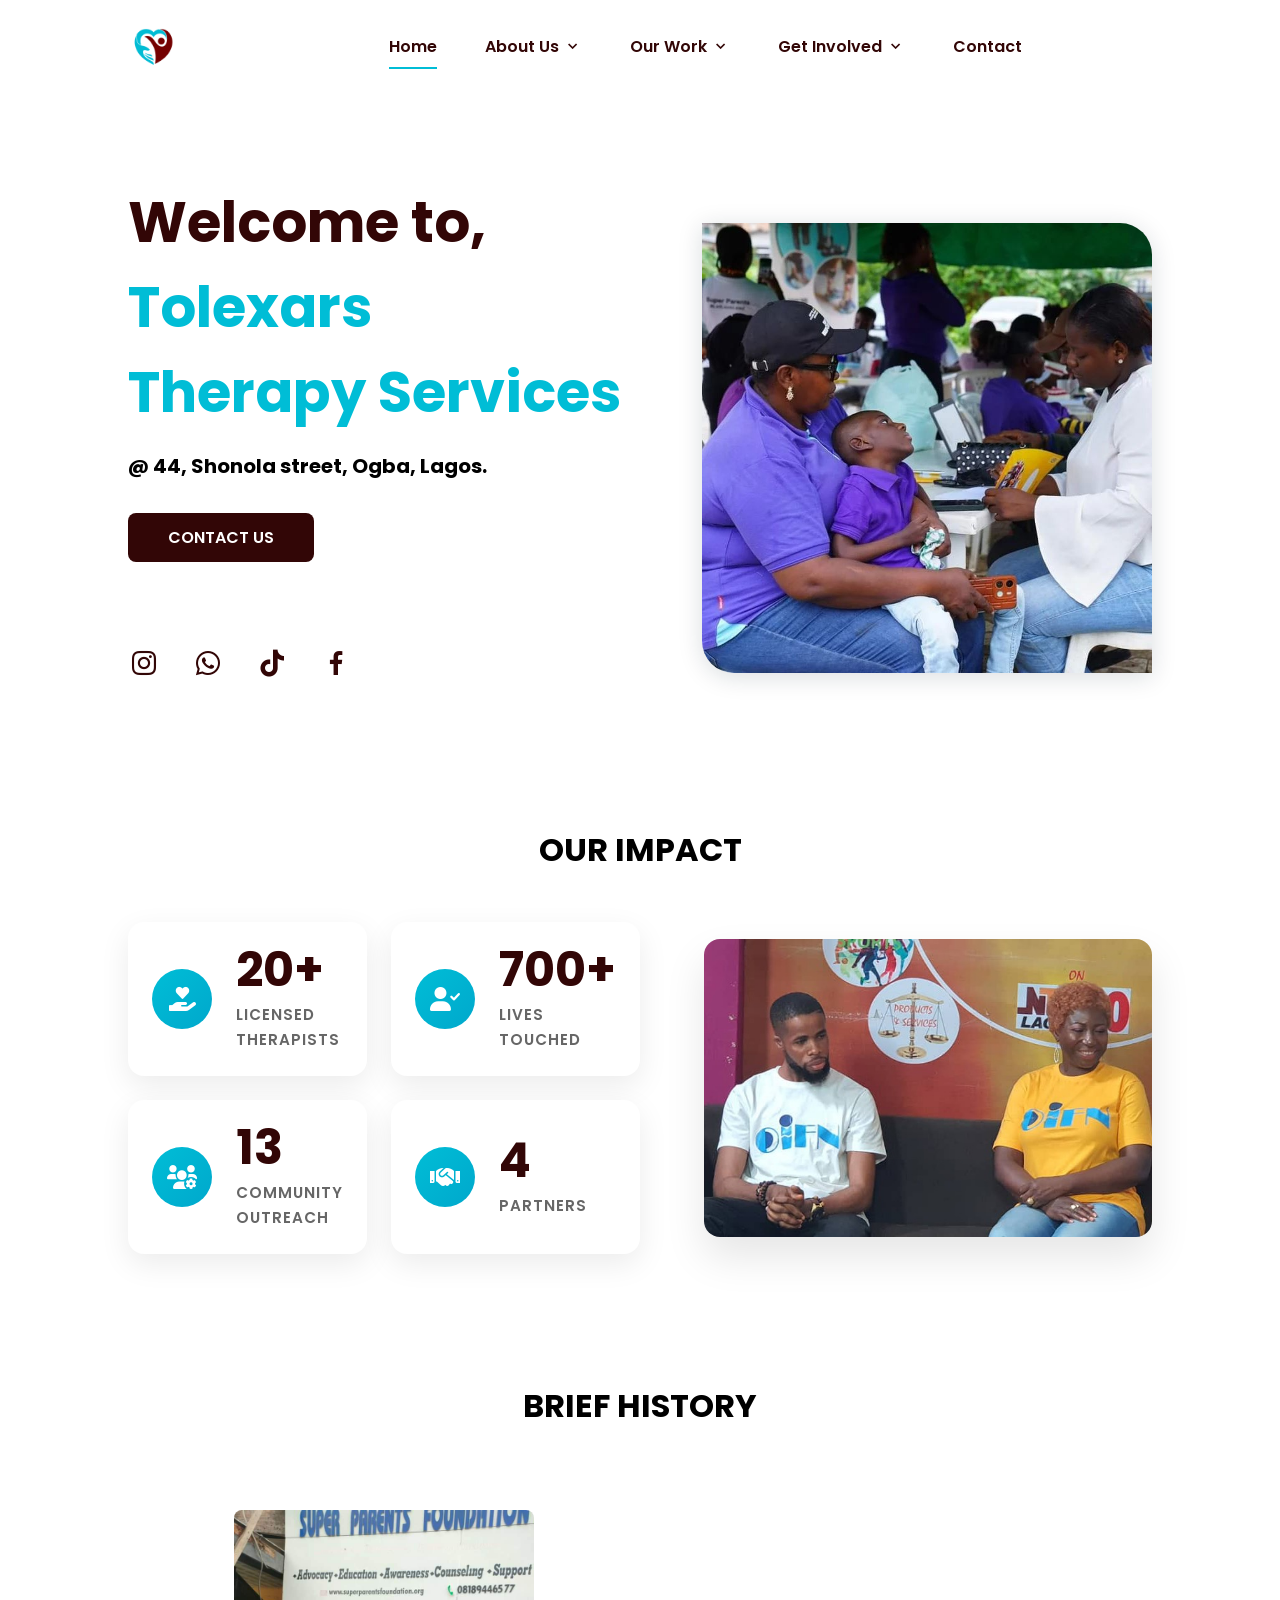
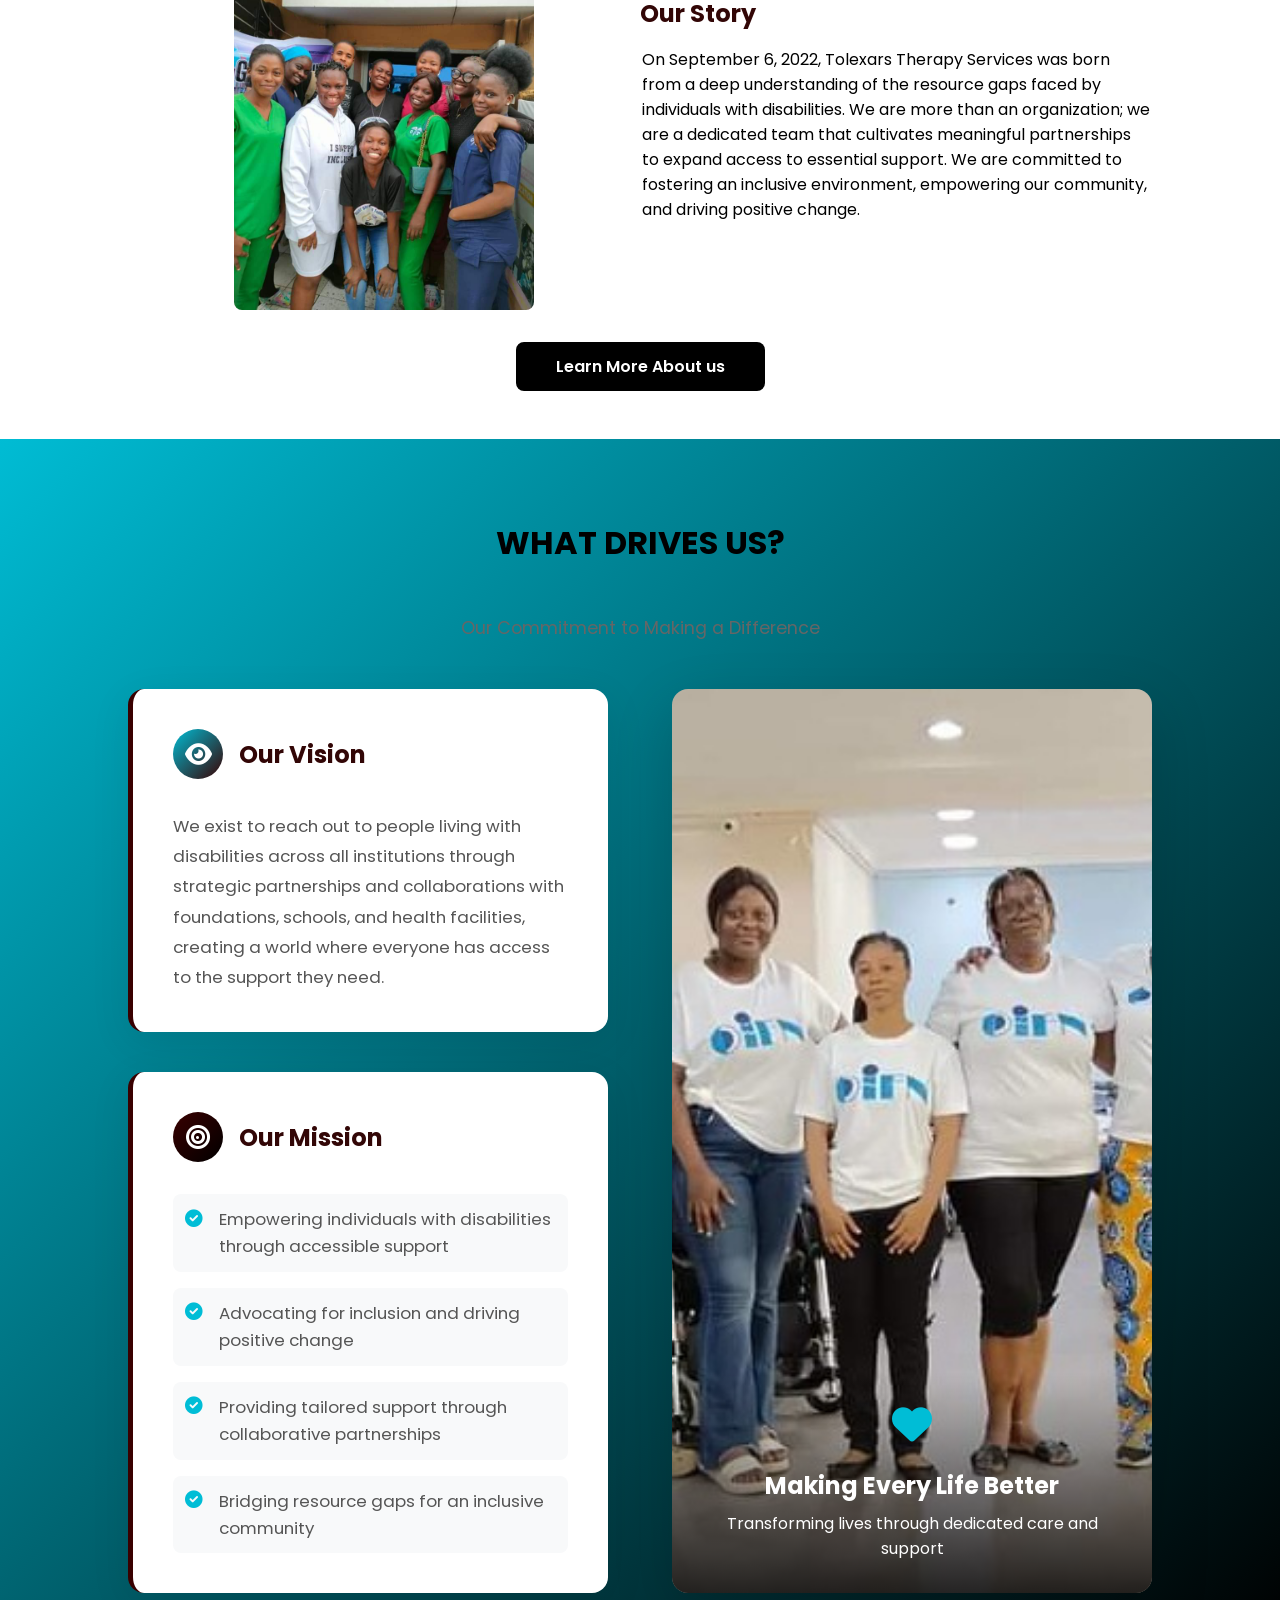
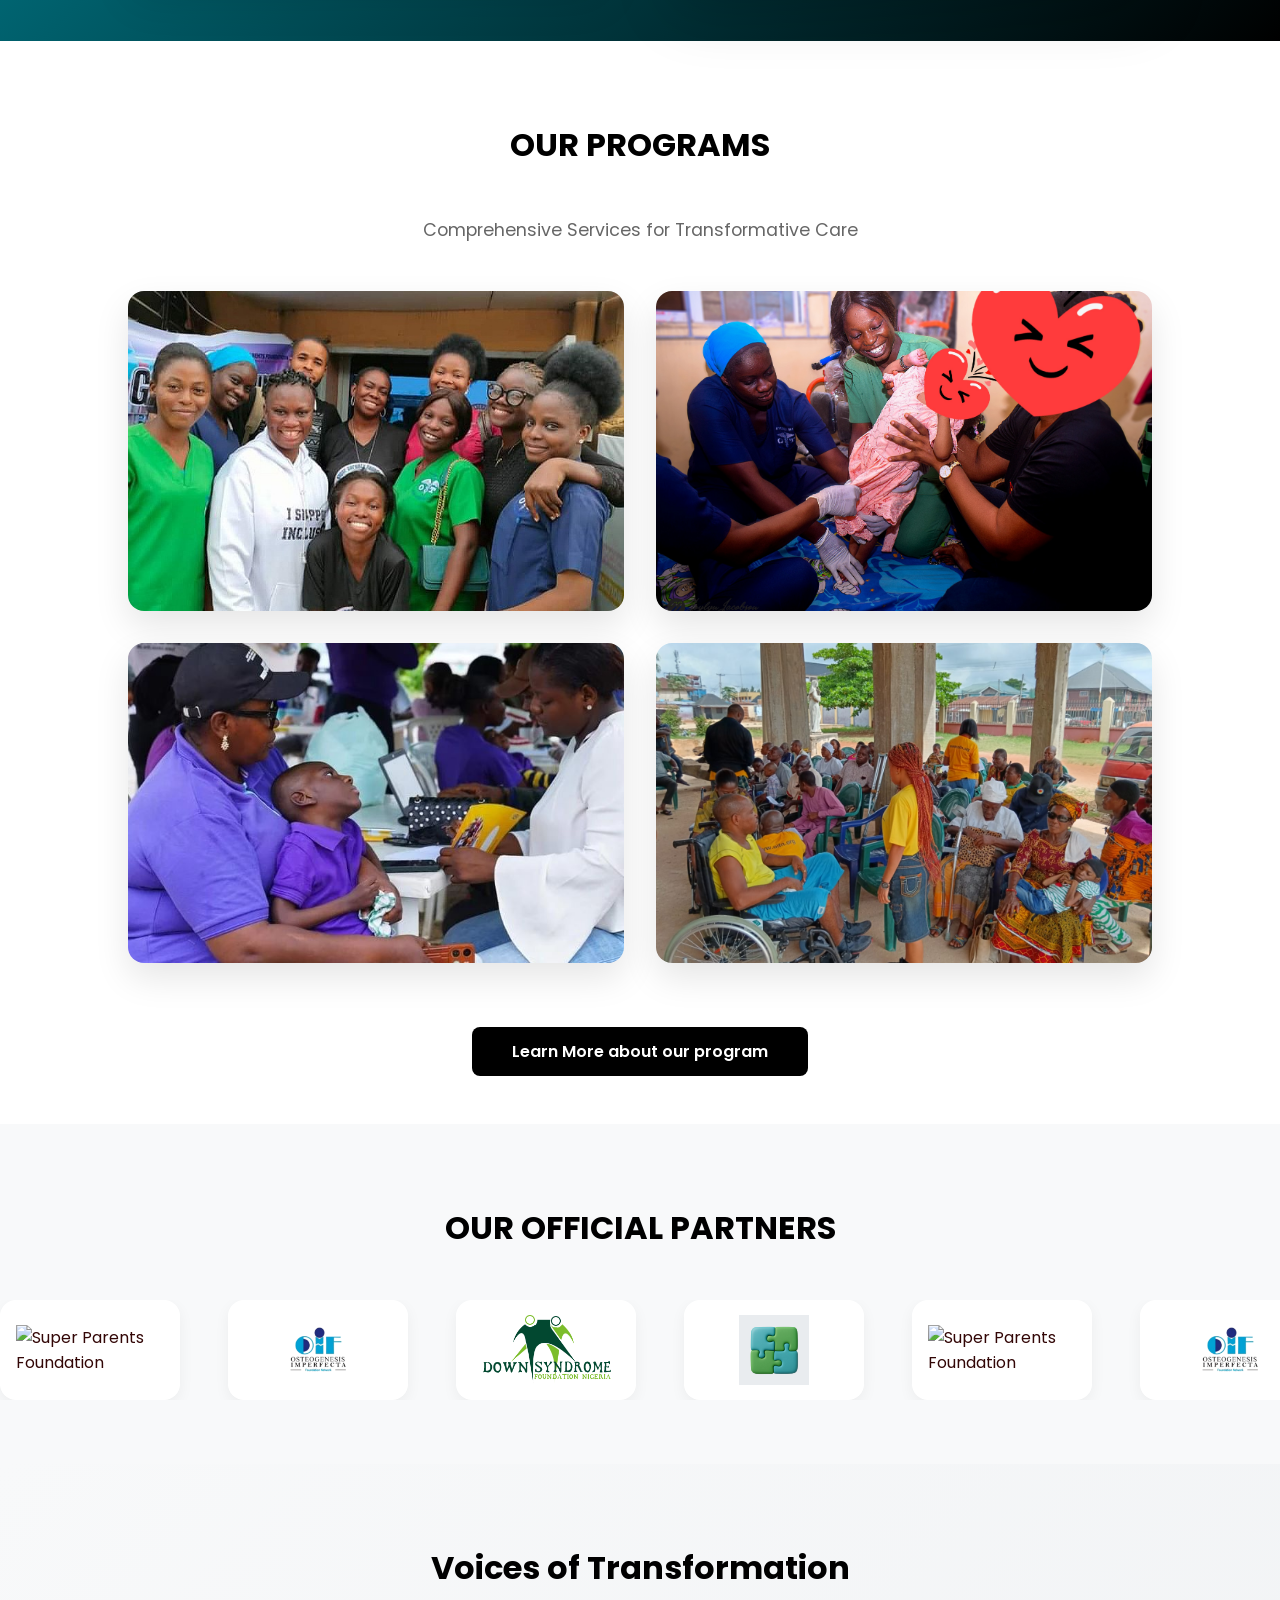
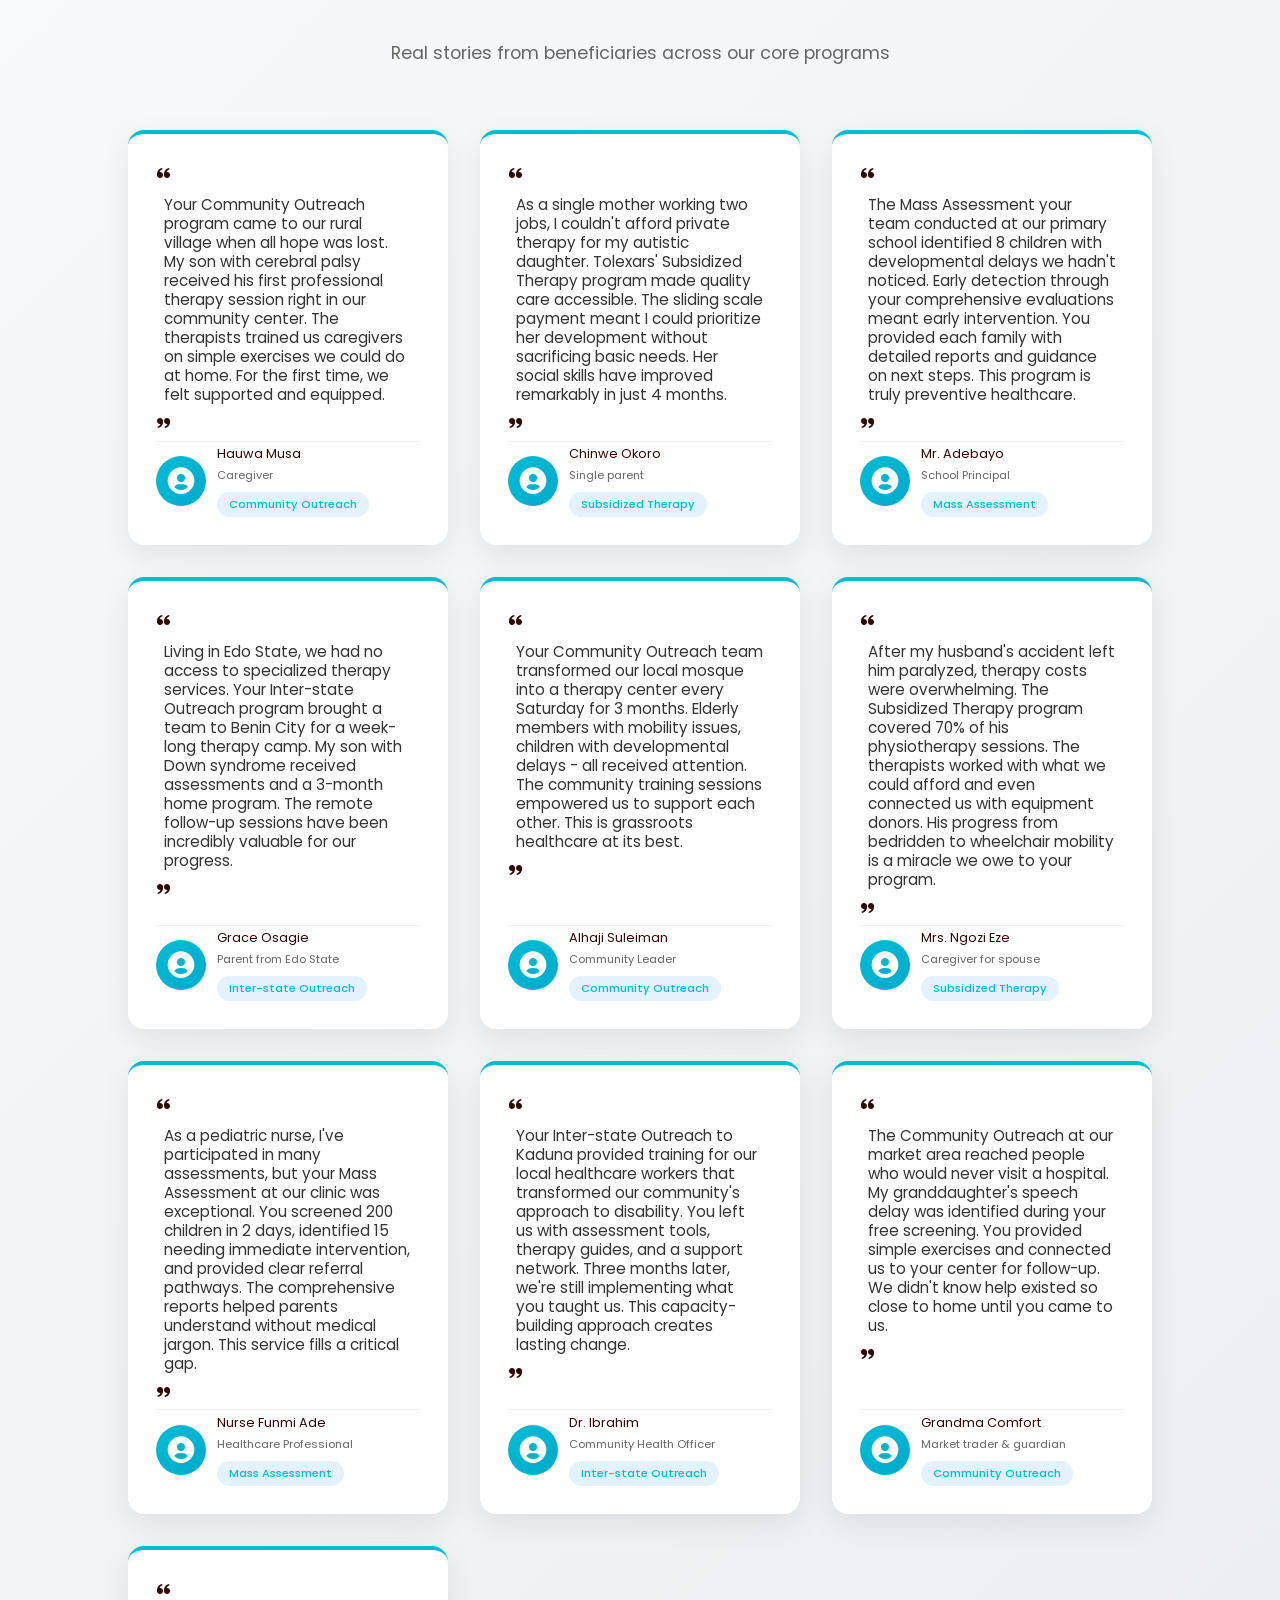
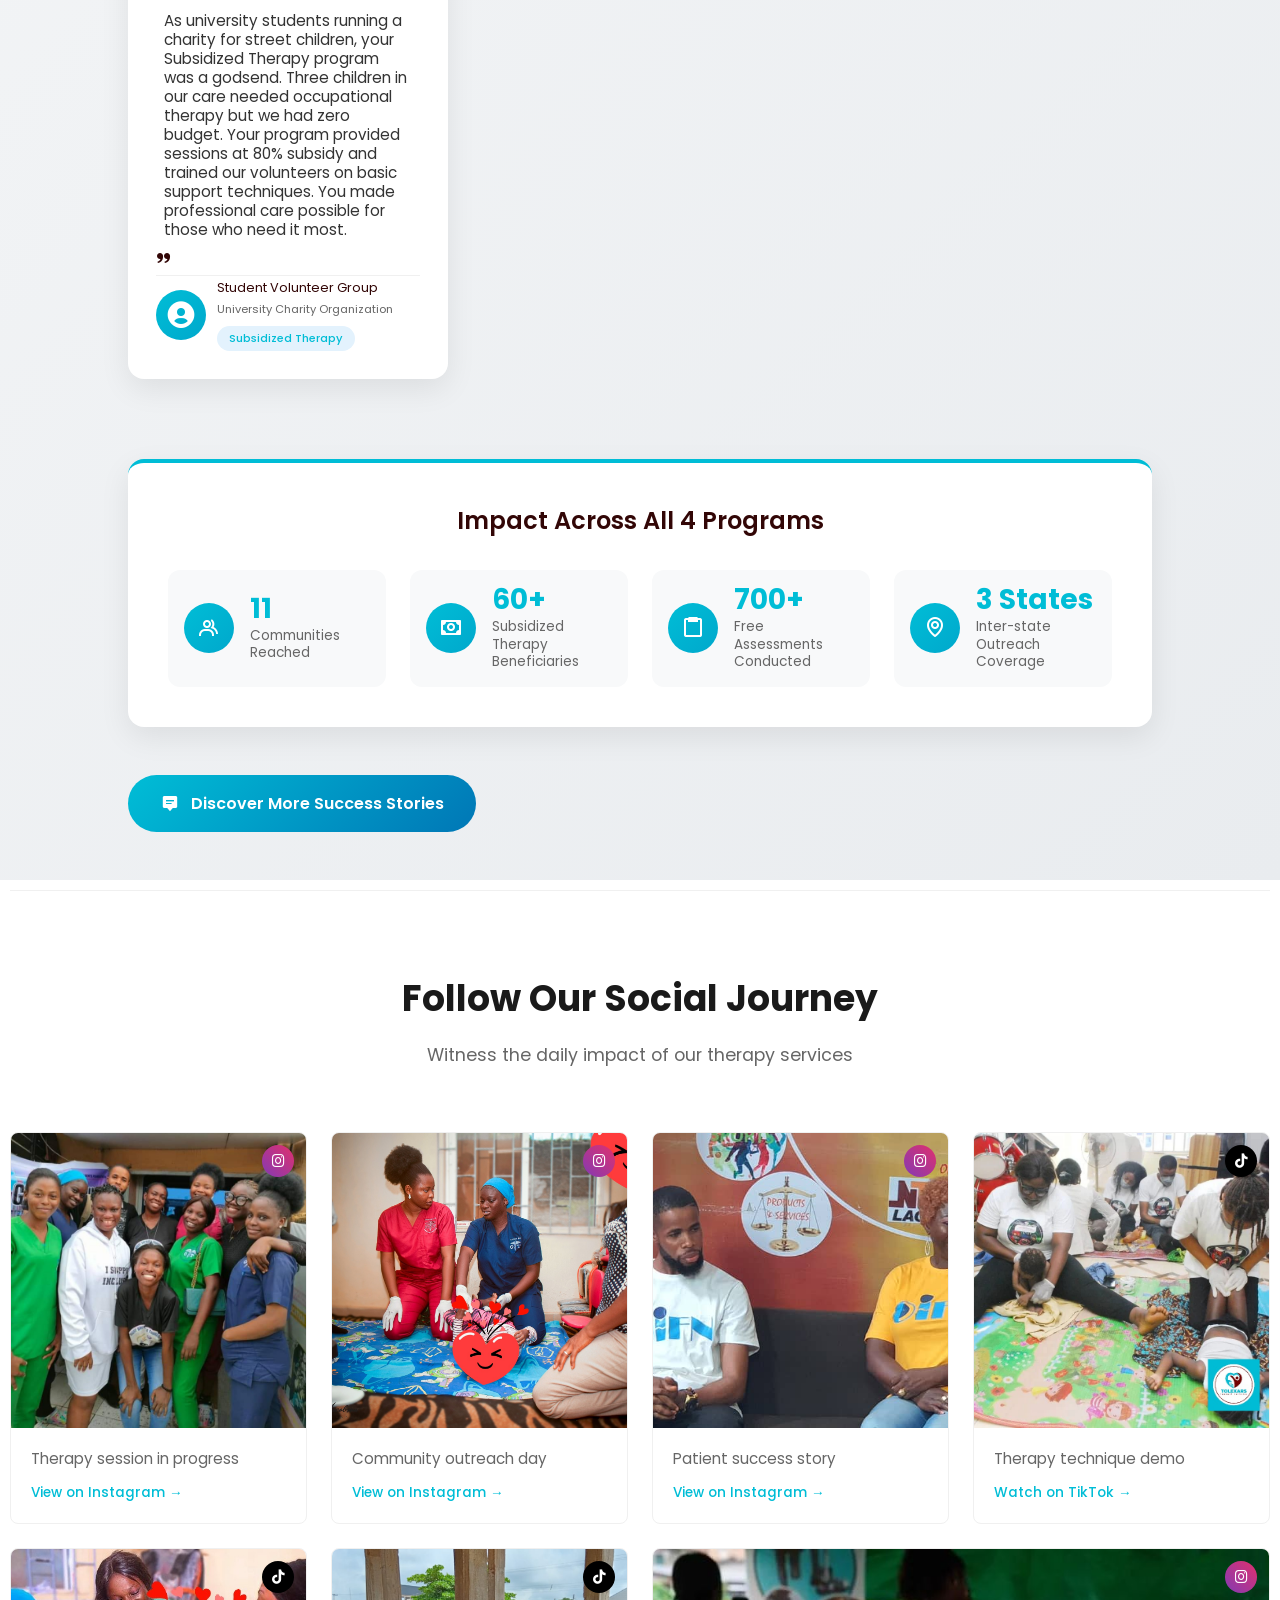
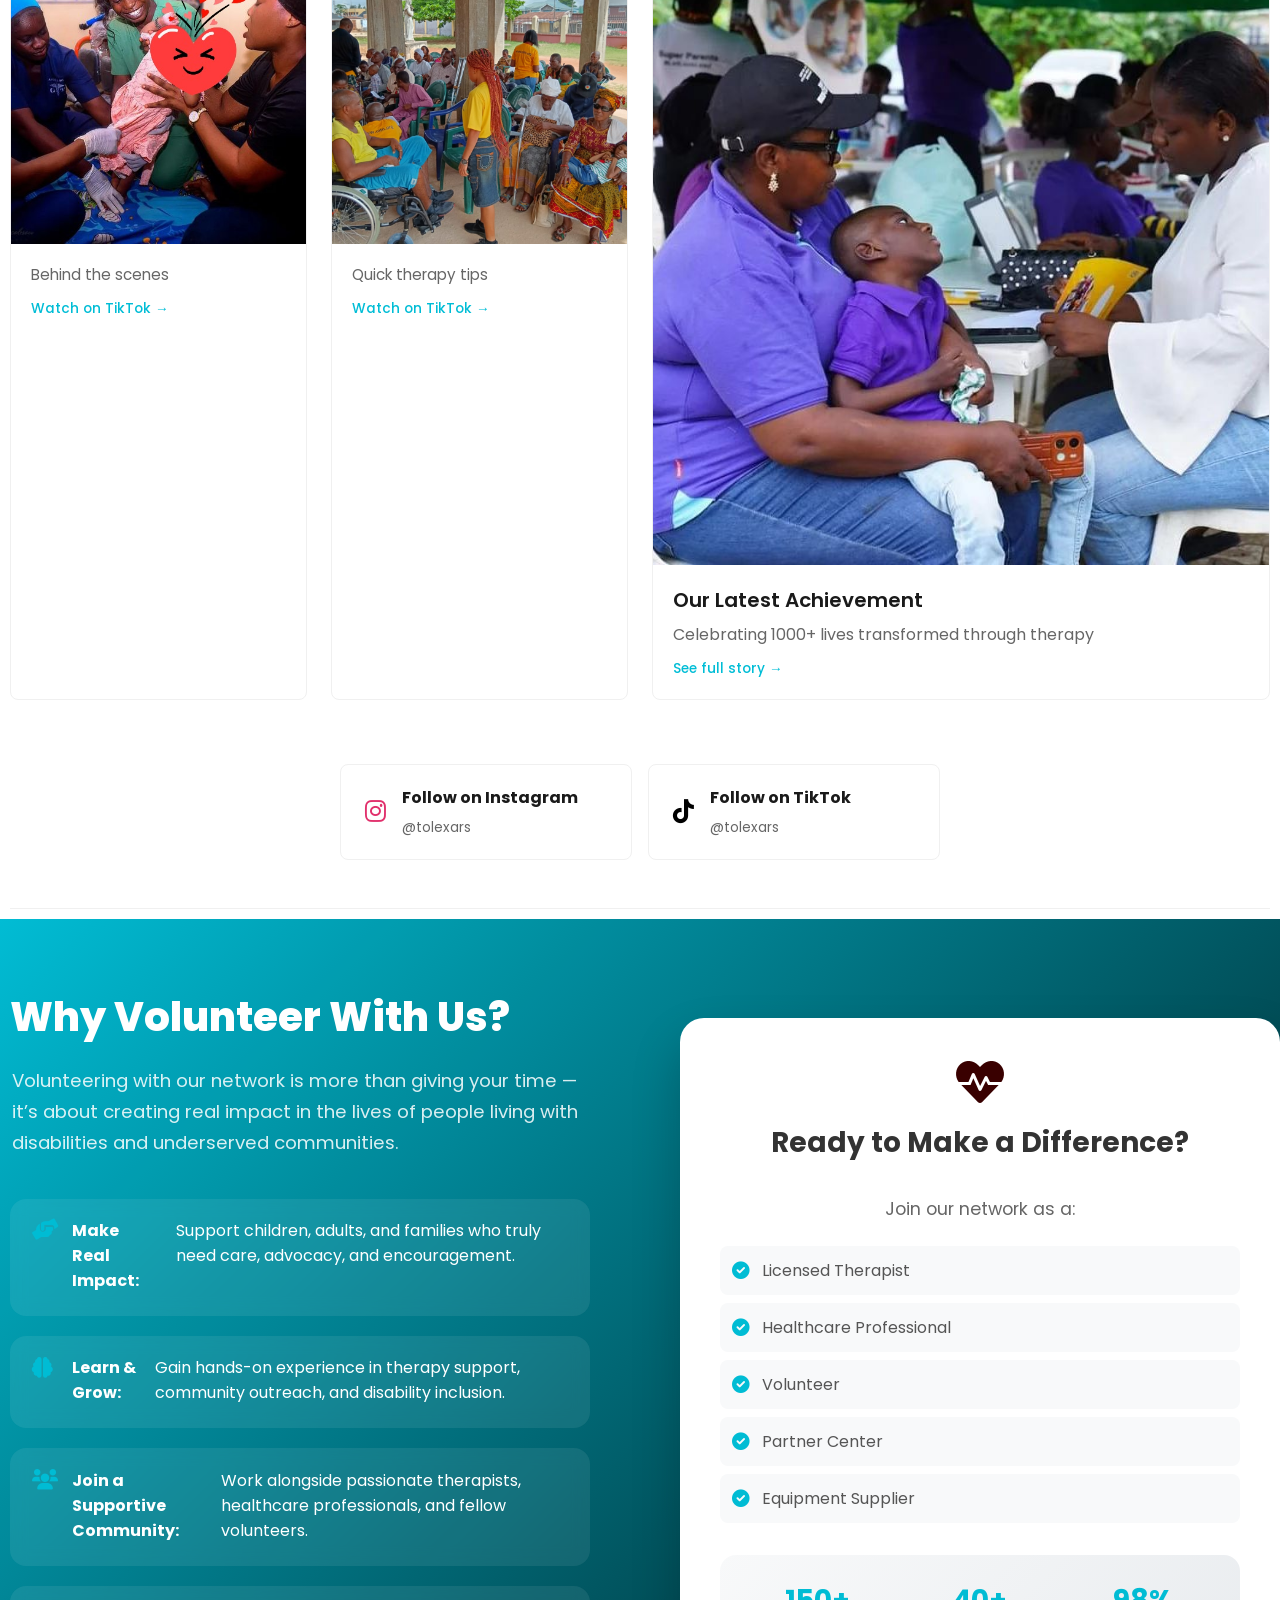
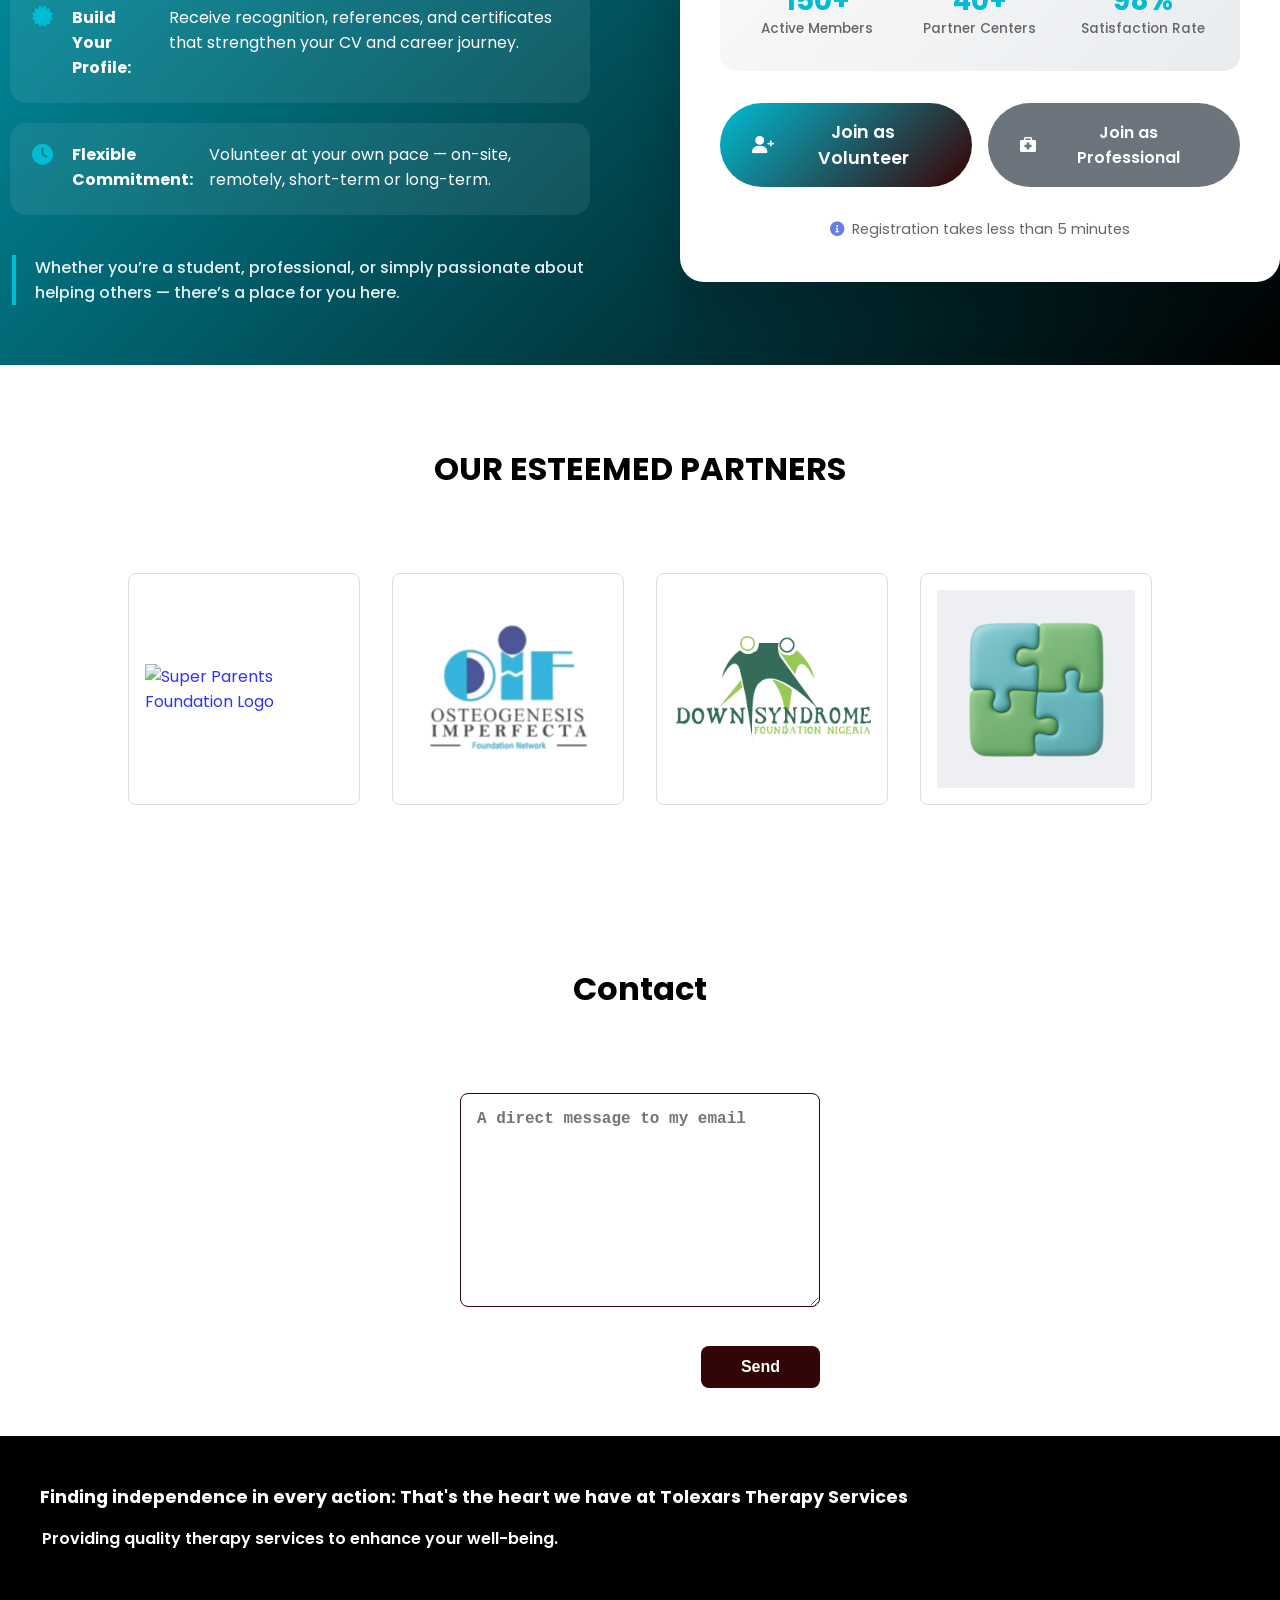
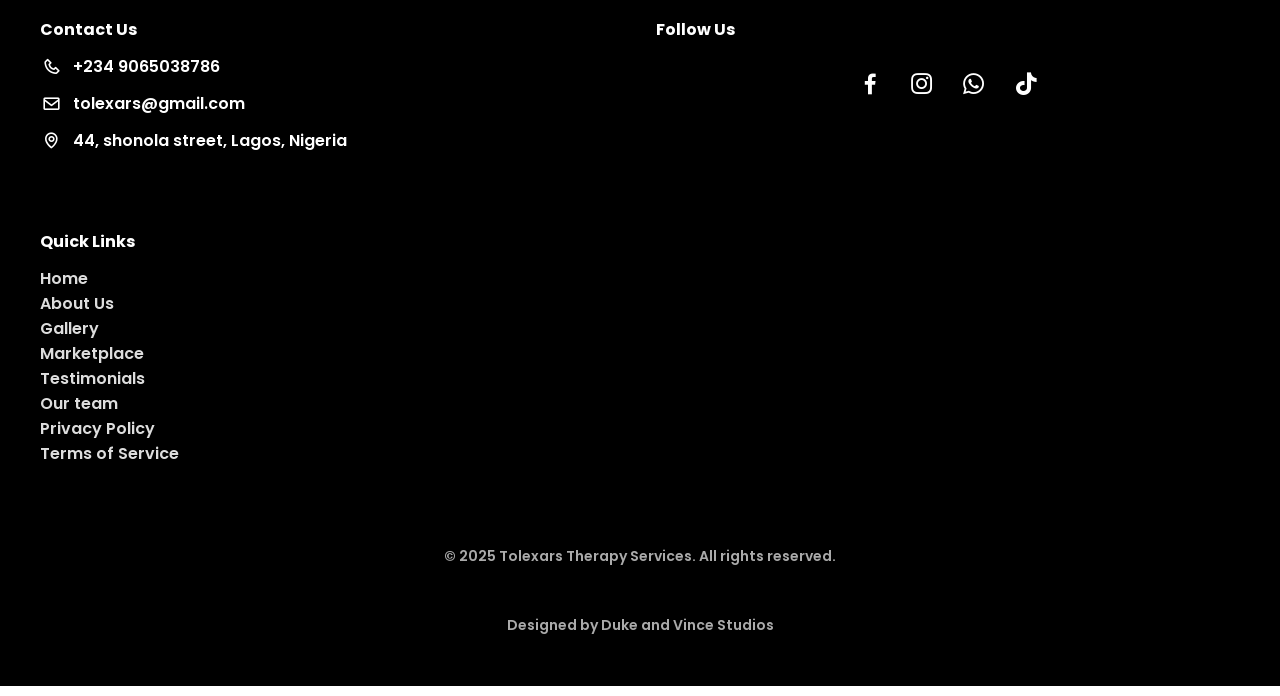
==== commit 741c60f4: "Add files via upload" ====
--- a/index.html
+++ b/index.html
@@ -360,19 +360,36 @@
 </div>
             
             
-            <section class="conditions section">
-    <h2 class="section-title">OUR SERVICES</h2>
-    <div class="conditions__container">
-        <div class="conditions__track">
-            <span class="condition">Occupational Therapy</span>
-            <span class="condition">Physiotherapy</span>
-            <span class="condition">Speech Therapy</span>
-
-           <span class="condition">Occupational Therapy</span>
-            <span class="condition">Physiotherapy</span>
-            <span class="condition">Speech Therapy</span>
-            
-              
+            <section class="partners-scroll section">
+    <h2 class="section-title">OUR OFFICIAL PARTNERS</h2>
+    <div class="partners-scroll__container">
+        <div class="partners-scroll__track">
+            <!-- Partner Logos - Duplicated for seamless infinite scroll -->
+            <div class="partner-scroll__item">
+                <img src="assets/img/sp.png" alt="Super Parents Foundation">
+            </div>
+            <div class="partner-scroll__item">
+                <img src="assets/img/oifn.png" alt="Osteogenesis Imperfecta Foundation Network">
+            </div>
+            <div class="partner-scroll__item">
+                <img src="assets/img/dsfn.png" alt="Down Syndrome Nigeria">
+            </div>
+            <div class="partner-scroll__item">
+                <img src="assets/img/rehabverve.png" alt="Rehabverve">
+            </div>
+            <!-- Duplicate set for seamless loop -->
+            <div class="partner-scroll__item">
+                <img src="assets/img/sp.png" alt="Super Parents Foundation">
+            </div>
+            <div class="partner-scroll__item">
+                <img src="assets/img/oifn.png" alt="Osteogenesis Imperfecta Foundation Network">
+            </div>
+            <div class="partner-scroll__item">
+                <img src="assets/img/dsfn.png" alt="Down Syndrome Nigeria">
+            </div>
+            <div class="partner-scroll__item">
+                <img src="assets/img/rehabverve.png" alt="Rehabverve">
+            </div>
         </div>
     </div>
 </section>
--- a/assets/css/styles.css
+++ b/assets/css/styles.css
@@ -2799,3 +2799,102 @@
         padding: 0 1rem;
     }
 }
+
+
+/* ===== HORIZONTAL SCROLLING PARTNERS SECTION ===== */
+.partners-scroll {
+    padding: 4rem 0;
+    background: #f8f9fa;
+    overflow: hidden;
+}
+
+.partners-scroll__container {
+    width: 100%;
+    overflow: hidden;
+    position: relative;
+}
+
+.partners-scroll__track {
+    display: flex;
+    gap: 3rem;
+    animation: scrollPartners 30s linear infinite;
+    width: max-content;
+    will-change: transform;
+}
+
+.partners-scroll__track:hover {
+    animation-play-state: paused;
+}
+
+.partner-scroll__item {
+    flex-shrink: 0;
+    width: 180px;
+    height: 100px;
+    display: flex;
+    align-items: center;
+    justify-content: center;
+    background: white;
+    padding: 1rem;
+    border-radius: 1rem;
+    box-shadow: 0 5px 15px rgba(0, 0, 0, 0.05);
+    transition: all 0.3s ease;
+}
+
+.partner-scroll__item:hover {
+    transform: translateY(-5px);
+    box-shadow: 0 10px 25px rgba(0, 0, 0, 0.1);
+}
+
+.partner-scroll__item img {
+    max-width: 100%;
+    max-height: 70px;
+    object-fit: contain;
+    filter: grayscale(0%);
+    transition: filter 0.3s ease;
+}
+
+.partner-scroll__item:hover img {
+    filter: grayscale(0%);
+}
+
+@keyframes scrollPartners {
+    0% {
+        transform: translateX(0);
+    }
+    100% {
+        transform: translateX(-50%);
+    }
+}
+
+/* Responsive adjustments */
+@media screen and (max-width: 768px) {
+    .partners-scroll {
+        padding: 2rem 0;
+    }
+    
+    .partner-scroll__item {
+        width: 140px;
+        height: 80px;
+        padding: 0.75rem;
+    }
+    
+    .partner-scroll__item img {
+        max-height: 50px;
+    }
+    
+    .partners-scroll__track {
+        gap: 1.5rem;
+        animation-duration: 25s;
+    }
+}
+
+@media screen and (max-width: 480px) {
+    .partner-scroll__item {
+        width: 120px;
+        height: 70px;
+    }
+    
+    .partner-scroll__item img {
+        max-height: 40px;
+    }
+}
